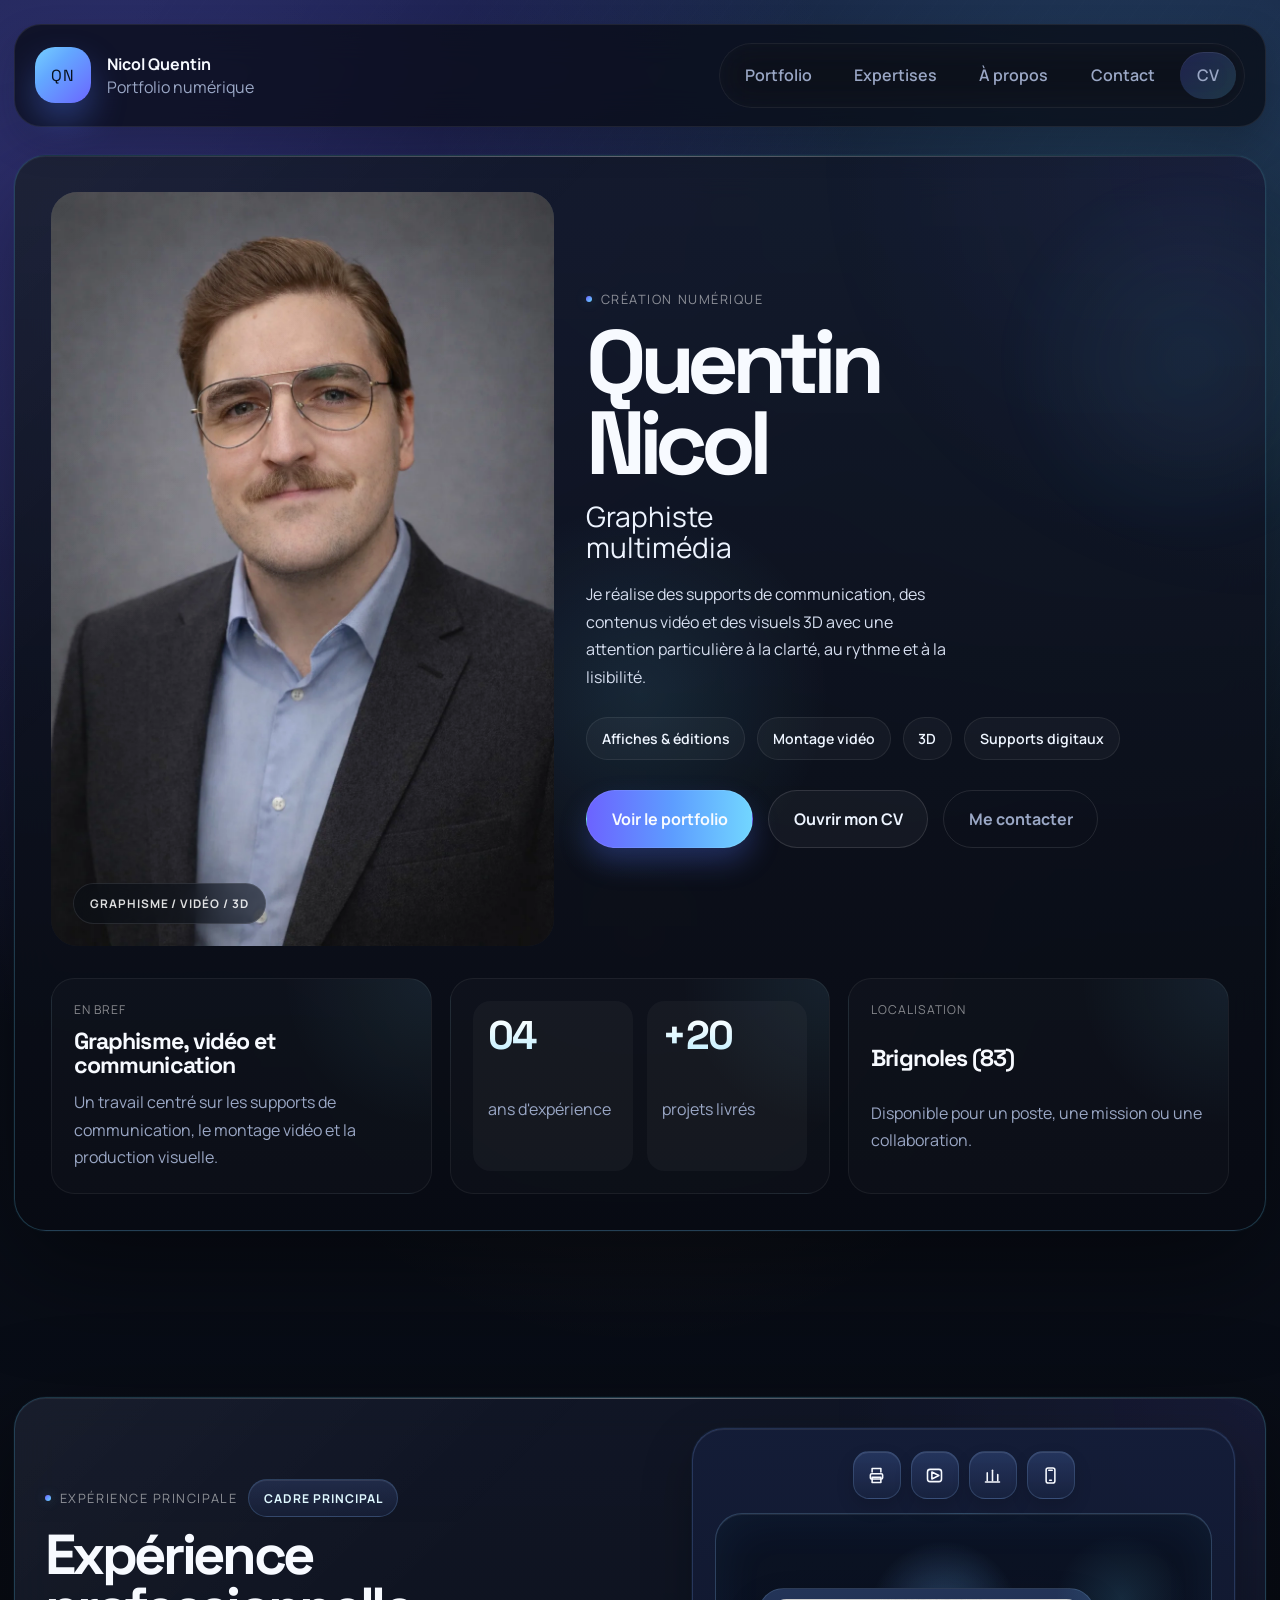
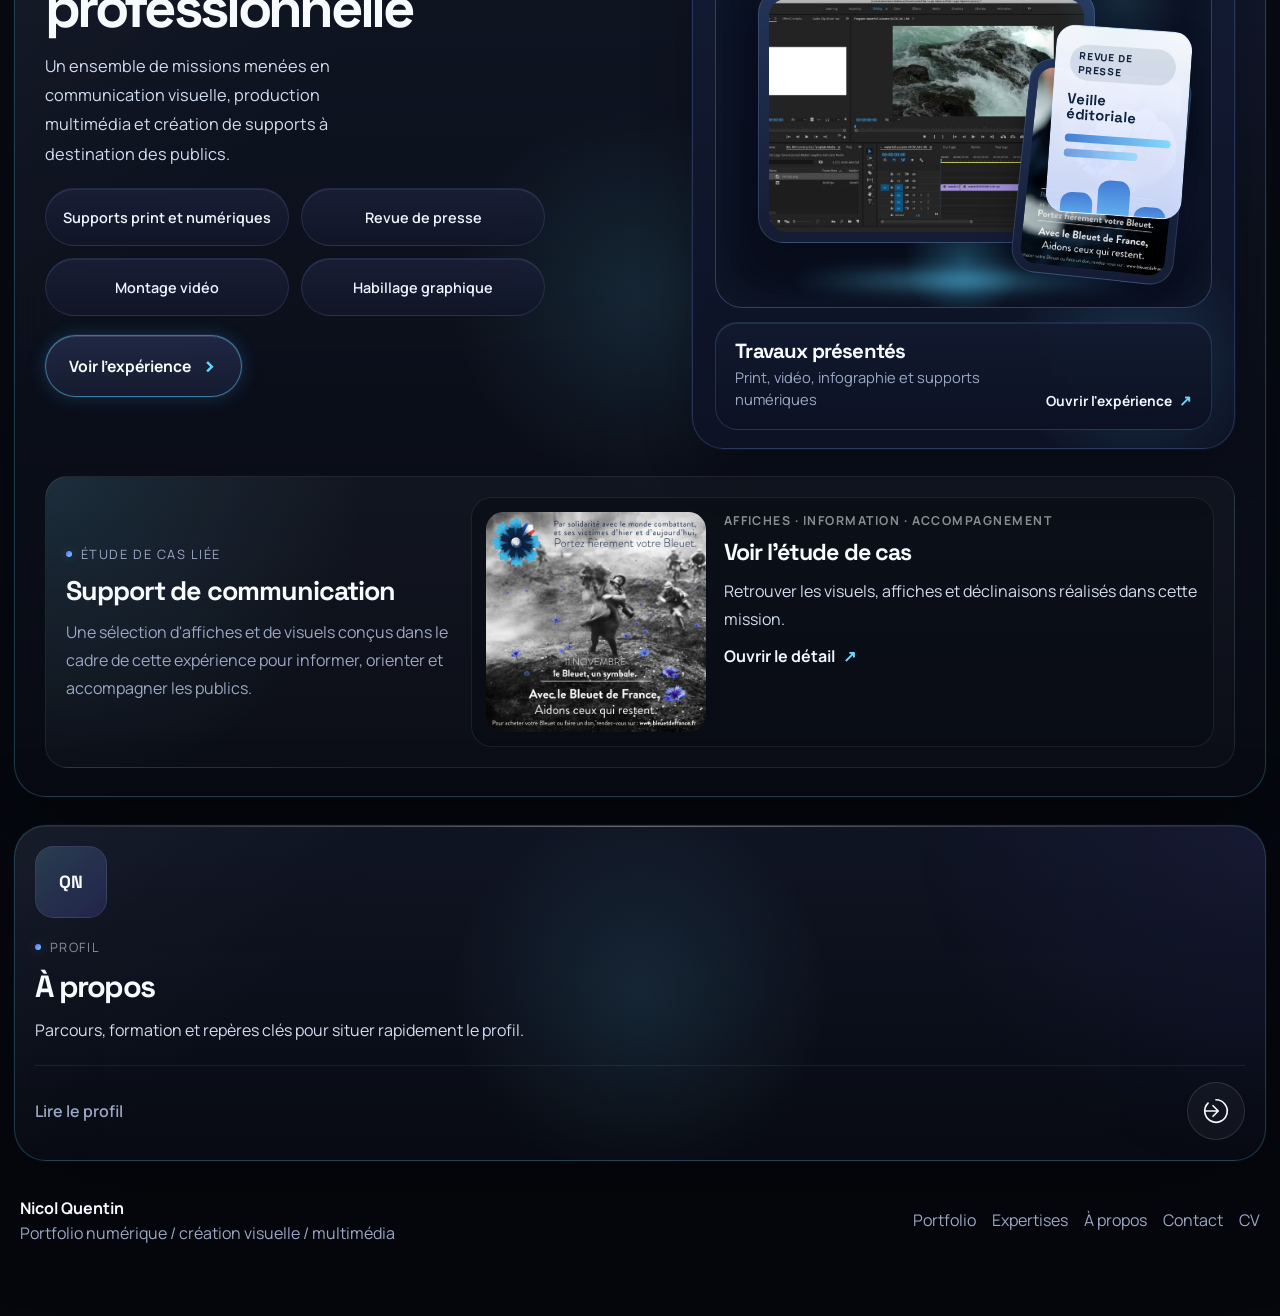
==== index.html @ 2f46de01 "Utilise plusieurs creations dans le carre experience" ====
<!DOCTYPE html>
<html lang="fr">
  <head>
    <meta charset="UTF-8" />
    <meta name="viewport" content="width=device-width, initial-scale=1.0" />
    <title>Quentin Nicol | Portfolio numérique</title>
    <meta
      name="description"
      content="Portfolio de Quentin Nicol, graphisme, vidéo, 3D et supports de communication."
    />
    <link rel="preconnect" href="https://fonts.googleapis.com" />
    <link rel="preconnect" href="https://fonts.gstatic.com" crossorigin />
    <link
      href="https://fonts.googleapis.com/css2?family=Manrope:wght@400;500;600;700;800&family=Space+Grotesk:wght@500;700&display=swap"
      rel="stylesheet"
    />
    <link rel="stylesheet" href="styles.css" />
    <link rel="stylesheet" href="shared-nav.css" />
  </head>
  <body data-page="home">
    <div class="page-shell">
      <header class="topbar reveal" data-mobile-nav>
        <div class="topbar__primary">
          <a class="brand" href="#accueil" aria-label="Retour à l'accueil">
            <span class="brand__mark">QN</span>
            <span class="brand__text">
              <strong>Nicol Quentin</strong>
              <span>Portfolio numérique</span>
            </span>
          </a>

          <button
            class="menu-toggle"
            type="button"
            aria-expanded="false"
            aria-controls="site-nav"
            aria-label="Ouvrir le menu"
            data-menu-toggle
          >
            <span class="menu-toggle__line"></span>
            <span class="menu-toggle__line"></span>
            <span class="menu-toggle__line"></span>
          </button>
        </div>

        <nav class="topnav" id="site-nav" aria-label="Navigation principale">
          <a href="#projets" data-nav-link data-nav-key="portfolio">Portfolio</a>
          <a href="expertises.html" data-nav-link data-nav-key="expertises">Expertises</a>
          <a href="certification.html" data-nav-link data-nav-key="about">À propos</a>
          <a href="contact.html" data-nav-link data-nav-key="contact">Contact</a>
          <a
            class="topnav__cta"
            href="docs/quentin-nicol-cv.pdf"
            data-nav-link
            data-nav-key="cv"
            target="_blank"
            rel="noreferrer"
          >
            CV
          </a>
        </nav>
      </header>

      <main class="home-layout" id="accueil">
        <section class="panel hero reveal" data-panel>
          <div class="hero__visual">
            <div class="hero__portrait-frame">
              <img src="assets/quentin-photo.webp" alt="Photo de Quentin Nicol" />
            </div>
            <span class="hero__status">Graphisme / vidéo / 3D</span>
          </div>

          <div class="hero__body">
            <p class="section-kicker">Création numérique</p>
            <h1>Quentin<br />Nicol</h1>
            <p class="hero__title">Graphiste multimédia</p>
            <p class="hero__summary">
              Je réalise des supports de communication, des contenus vidéo et
              des visuels 3D avec une attention particulière à la clarté, au
              rythme et à la lisibilité.
            </p>

            <div class="hero__chips" aria-label="Domaines d'expertise">
              <span>Affiches & éditions</span>
              <span>Montage vidéo</span>
              <span>3D</span>
              <span>Supports digitaux</span>
            </div>

            <div class="hero__actions">
              <a class="button button--primary" href="experience-professionnelle.html">
                Voir le portfolio
              </a>
              <a
                class="button button--secondary"
                href="docs/quentin-nicol-cv.pdf"
                target="_blank"
                rel="noreferrer"
              >
                Ouvrir mon CV
              </a>
              <a class="button button--ghost" href="contact.html">
                Me contacter
              </a>
            </div>
          </div>

          <aside class="hero__rail">
            <article class="rail-card">
              <p class="rail-card__label">En bref</p>
              <strong>Graphisme, vidéo et communication</strong>
              <span>
                Un travail centré sur les supports de communication, le montage
                vidéo et la production visuelle.
              </span>
            </article>

            <article class="rail-card rail-card--stats">
              <div>
                <strong>04</strong>
                <span>ans d'expérience</span>
              </div>
              <div>
                <strong>+20</strong>
                <span>projets livrés</span>
              </div>
            </article>

            <article class="rail-card">
              <p class="rail-card__label">Localisation</p>
              <strong>Brignoles (83)</strong>
              <span>
                Disponible pour un poste, une mission ou une collaboration.
              </span>
            </article>
          </aside>
        </section>

        <section class="section-head reveal" id="projets">
          <div>
            <p class="section-kicker">Portfolio</p>
            <h2>Expérience & réalisations</h2>
          </div>
          <p>
            Une lecture structurée du parcours, avec une expérience principale
            et une étude de cas directement rattachée.
          </p>
        </section>

        <section class="project-stage">
          <article class="panel project-spotlight reveal" data-panel>
            <div class="project-spotlight__copy">
              <div class="project-spotlight__header">
                <div class="project-spotlight__meta-row">
                  <p class="project-eyebrow">Expérience principale</p>
                  <span class="project-spotlight__badge">Cadre principal</span>
                </div>
                <h3>Expérience professionnelle</h3>
              </div>

              <p class="project-spotlight__lead">
                Un ensemble de missions menées en communication visuelle,
                production multimédia et création de supports à destination des
                publics.
              </p>

              <div class="project-spotlight__footer">
                <div class="project-pill-list" aria-label="Travaux menés">
                  <span>Supports print et numériques</span>
                  <span>Revue de presse</span>
                  <span>Montage vidéo</span>
                  <span>Habillage graphique</span>
                </div>

                <div class="project-spotlight__actions">
                  <a class="button button--primary project-spotlight__primary-cta" href="experience-professionnelle.html">
                    Voir l'expérience
                  </a>
                </div>
              </div>
            </div>

            <div class="project-spotlight__media">
              <a
                class="project-spotlight__visual-shell project-spotlight__visual-link"
                href="experience-professionnelle.html"
                aria-label="Ouvrir la page Expérience professionnelle"
              >
                <div class="project-spotlight__icon-row" aria-hidden="true">
                  <span class="project-spotlight__icon-chip">
                    <svg viewBox="0 0 24 24">
                      <path d="M7 8V4h10v4" />
                      <rect x="5" y="10" width="14" height="6" rx="1.5" />
                      <path d="M7 14h10v6H7z" />
                    </svg>
                  </span>
                  <span class="project-spotlight__icon-chip">
                    <svg viewBox="0 0 24 24">
                      <path d="M9 8l8 4-8 4z" />
                      <rect x="4" y="5" width="16" height="14" rx="3" />
                    </svg>
                  </span>
                  <span class="project-spotlight__icon-chip">
                    <svg viewBox="0 0 24 24">
                      <path d="M6 18V9" />
                      <path d="M12 18V6" />
                      <path d="M18 18V11" />
                      <path d="M4 19.5h16" />
                    </svg>
                  </span>
                  <span class="project-spotlight__icon-chip">
                    <svg viewBox="0 0 24 24">
                      <rect x="7" y="3.5" width="10" height="17" rx="2.3" />
                      <path d="M10 6h4" />
                      <path d="M11 17.5h2" />
                    </svg>
                  </span>
                </div>

                <div class="project-spotlight__scene">
                  <div class="project-spotlight__device project-spotlight__device--screen">
                    <img
                      src="assets/experience/video-premiere.webp"
                      alt=""
                      loading="lazy"
                      aria-hidden="true"
                    />
                  </div>

                  <div class="project-spotlight__device project-spotlight__device--poster">
                    <img
                      src="assets/experience/support-communication-02.webp"
                      alt=""
                      loading="lazy"
                      aria-hidden="true"
                    />
                  </div>

                  <div class="project-spotlight__device project-spotlight__device--sheet">
                    <span class="project-spotlight__sheet-head">Revue de presse</span>
                    <span class="project-spotlight__sheet-title">Veille éditoriale</span>
                    <span class="project-spotlight__sheet-line"></span>
                    <span class="project-spotlight__sheet-line project-spotlight__sheet-line--wide"></span>
                    <span class="project-spotlight__sheet-bars">
                      <i></i><i></i><i></i>
                    </span>
                  </div>

                </div>

                <div class="project-spotlight__visual-meta">
                  <div class="project-spotlight__visual-copy">
                    <strong>Travaux présentés</strong>
                    <span>Print, vidéo, infographie et supports numériques</span>
                  </div>
                  <span class="project-spotlight__visual-cta">
                    Ouvrir l'expérience
                    <span aria-hidden="true">↗</span>
                  </span>
                </div>
              </a>
            </div>

            <div class="project-related">
              <div class="project-related__intro">
                <p class="project-eyebrow">Étude de cas liée</p>
                <h4>Support de communication</h4>
                <p>
                  Une sélection d'affiches et de visuels conçus dans le cadre de
                  cette expérience pour informer, orienter et accompagner les publics.
                </p>
              </div>

              <a class="project-related__card" href="support-communication.html">
                <div class="project-related__media">
                  <img
                    src="assets/experience/support-communication-01.webp"
                    alt="Étude de cas support de communication"
                    loading="lazy"
                  />
                </div>
                <div class="project-related__body">
                  <span class="project-related__tag">
                    Affiches · information · accompagnement
                  </span>
                  <strong>Voir l'étude de cas</strong>
                  <p>
                    Retrouver les visuels, affiches et déclinaisons réalisés dans
                    cette mission.
                  </p>
                  <span class="project-related__link">
                    Ouvrir le détail
                    <span class="project-related__link-arrow" aria-hidden="true">↗</span>
                  </span>
                </div>
              </a>
            </div>
          </article>

          <div class="project-stack">
            <a
              class="panel project-card project-card--text reveal"
              href="certification.html"
              data-panel
            >
              <div class="project-card__symbol">QN</div>
              <div class="project-card__copy">
                <p class="project-eyebrow">Profil</p>
                <h3>À propos</h3>
                <p>
                  Parcours, formation et repères clés pour situer rapidement le profil.
                </p>
              </div>
              <div class="card-footer">
                <span>Lire le profil</span>
                <span class="arrow-chip" aria-hidden="true">
                  <svg viewBox="0 0 48 48">
                    <path d="M9 24h18m0 0-7-7m7 7-7 7" />
                    <path d="M24 9a15 15 0 1 1-10.6 4.4" />
                  </svg>
                </span>
              </div>
            </a>
          </div>
        </section>

      </main>

      <footer class="footer reveal">
        <div class="footer__brand">
          <strong>Nicol Quentin</strong>
          <span>Portfolio numérique / création visuelle / multimédia</span>
        </div>

        <nav class="footer__links" aria-label="Navigation footer">
          <a href="experience-professionnelle.html">Portfolio</a>
          <a href="expertises.html">Expertises</a>
          <a href="certification.html">À propos</a>
          <a href="contact.html">Contact</a>
          <a href="docs/quentin-nicol-cv.pdf" target="_blank" rel="noreferrer">CV</a>
        </nav>
      </footer>
    </div>

    <script src="script.js"></script>
  </body>
</html>
---- styles.css ----
:root {
  --bg: #05070d;
  --bg-2: #0c1220;
  --panel: rgba(12, 16, 28, 0.72);
  --panel-strong: rgba(14, 19, 32, 0.9);
  --line: rgba(104, 215, 255, 0.22);
  --line-strong: rgba(104, 215, 255, 0.42);
  --text: #f7faff;
  --muted: #9aa7c5;
  --accent: #67d7ff;
  --accent-2: #6c63ff;
  --accent-3: #ffb36a;
  --shadow: 0 36px 110px rgba(0, 0, 0, 0.48);
  --radius-xl: 2rem;
  --radius-lg: 1.5rem;
  --radius-md: 1.15rem;
}

* {
  box-sizing: border-box;
}

html {
  scroll-behavior: smooth;
}

#accueil,
#projets {
  scroll-margin-top: 132px;
}

body {
  margin: 0;
  min-height: 100vh;
  font-family: "Manrope", sans-serif;
  color: var(--text);
  background:
    radial-gradient(circle at 10% 10%, rgba(108, 99, 255, 0.35), transparent 26%),
    radial-gradient(circle at 88% 8%, rgba(103, 215, 255, 0.2), transparent 24%),
    radial-gradient(circle at 50% 32%, rgba(255, 179, 106, 0.07), transparent 20%),
    linear-gradient(180deg, #121937 0%, #0a0f1a 28%, #05070d 100%);
}

body.menu-open {
  overflow: hidden;
}

body::before {
  content: "";
  position: fixed;
  inset: 0;
  pointer-events: none;
  background:
    linear-gradient(120deg, rgba(255, 255, 255, 0.035), transparent 24%),
    repeating-linear-gradient(
      125deg,
      rgba(255, 255, 255, 0.008) 0,
      rgba(255, 255, 255, 0.008) 1px,
      transparent 1px,
      transparent 24px
    );
  mix-blend-mode: screen;
  opacity: 0.34;
}

body::after {
  content: "";
  position: fixed;
  right: -10vw;
  top: 16vh;
  width: 34vw;
  height: 34vw;
  border-radius: 999px;
  pointer-events: none;
  background: radial-gradient(circle, rgba(103, 215, 255, 0.16), transparent 64%);
  filter: blur(22px);
  opacity: 0.46;
}

a {
  color: inherit;
  text-decoration: none;
}

img {
  display: block;
  max-width: 100%;
}

.page-shell {
  width: min(1500px, calc(100% - 32px));
  margin: 0 auto;
  padding: 24px 0 72px;
}

.topbar,
.footer {
  display: flex;
  align-items: center;
  justify-content: space-between;
  gap: 1rem;
}

.topbar {
  position: sticky;
  top: 16px;
  z-index: 20;
  padding: 18px 20px;
  margin-bottom: 36px;
  border: 1px solid rgba(255, 255, 255, 0.08);
  border-radius: 1.7rem;
  background: rgba(8, 11, 19, 0.72);
  backdrop-filter: blur(18px);
  box-shadow: 0 16px 36px rgba(0, 0, 0, 0.2);
}

.topbar__primary {
  display: flex;
  align-items: center;
  gap: 1rem;
}

.brand {
  display: inline-flex;
  align-items: center;
  gap: 1rem;
  transition: opacity 220ms ease, transform 220ms ease;
}

.brand__mark {
  display: grid;
  place-items: center;
  width: 56px;
  height: 56px;
  border-radius: 20px;
  font-family: "Space Grotesk", sans-serif;
  font-size: 1rem;
  letter-spacing: 0.08em;
  color: #08111d;
  background: linear-gradient(135deg, #76d0ff 0%, #63a8ff 35%, #6b66ff 100%);
  box-shadow: 0 18px 34px rgba(80, 126, 255, 0.35);
}

.brand__text {
  display: flex;
  flex-direction: column;
  gap: 0.1rem;
  color: var(--muted);
}

.brand__text strong {
  color: var(--text);
  font-size: 1rem;
  font-weight: 700;
}

.topnav {
  display: inline-flex;
  align-items: center;
  gap: 0.55rem;
  padding: 0.5rem;
  border: 1px solid rgba(255, 255, 255, 0.06);
  border-radius: 999px;
  background: rgba(255, 255, 255, 0.02);
  backdrop-filter: blur(18px);
}

.topnav a {
  padding: 0.78rem 1.05rem;
  border-radius: 999px;
  color: var(--muted);
  font-weight: 600;
  transition: color 180ms ease, background-color 180ms ease, transform 180ms ease;
}

.topnav a:hover {
  color: var(--text);
  background: rgba(255, 255, 255, 0.06);
}

.topnav__cta {
  color: #f7fbff;
  background: linear-gradient(135deg, rgba(98, 99, 255, 0.22), rgba(103, 215, 255, 0.18));
  box-shadow: inset 0 1px 0 rgba(255, 255, 255, 0.08);
}

.menu-toggle {
  display: none;
  align-items: center;
  justify-content: center;
  width: 54px;
  height: 54px;
  padding: 0;
  border: 1px solid rgba(255, 255, 255, 0.08);
  border-radius: 1.15rem;
  background: rgba(255, 255, 255, 0.04);
  color: var(--text);
  cursor: pointer;
  transition: border-color 180ms ease, background-color 180ms ease, transform 180ms ease;
}

.menu-toggle:hover {
  border-color: rgba(103, 215, 255, 0.36);
  background: rgba(103, 215, 255, 0.08);
}

.menu-toggle:focus-visible {
  outline: 2px solid rgba(103, 215, 255, 0.72);
  outline-offset: 3px;
}

.menu-toggle__line {
  position: absolute;
  width: 20px;
  height: 2px;
  border-radius: 999px;
  background: currentColor;
  transition: transform 220ms ease, opacity 220ms ease;
}

.menu-toggle__line:nth-child(1) {
  transform: translateY(-6px);
}

.menu-toggle__line:nth-child(2) {
  transform: translateY(0);
}

.menu-toggle__line:nth-child(3) {
  transform: translateY(6px);
}

.topbar.is-nav-open .menu-toggle__line:nth-child(1) {
  transform: translateY(0) rotate(45deg);
}

.topbar.is-nav-open .menu-toggle__line:nth-child(2) {
  opacity: 0;
}

.topbar.is-nav-open .menu-toggle__line:nth-child(3) {
  transform: translateY(0) rotate(-45deg);
}

.home-layout {
  display: grid;
  gap: 36px;
}

.panel {
  position: relative;
  overflow: hidden;
  isolation: isolate;
  border: 1px solid var(--line);
  border-radius: var(--radius-xl);
  backdrop-filter: blur(20px);
  background:
    radial-gradient(
      420px circle at var(--glow-x, 50%) var(--glow-y, 50%),
      rgba(103, 215, 255, 0.11),
      transparent 45%
    ),
    linear-gradient(180deg, rgba(18, 24, 40, 0.86), rgba(8, 11, 19, 0.95));
  box-shadow:
    inset 0 1px 0 rgba(255, 255, 255, 0.05),
    0 0 0 1px rgba(103, 215, 255, 0.03),
    var(--shadow);
}

.panel::before {
  content: "";
  position: absolute;
  inset: 0 auto auto 0;
  width: 100%;
  height: 1px;
  pointer-events: none;
  background: linear-gradient(90deg, transparent, rgba(255, 255, 255, 0.42), transparent);
  opacity: 0.75;
}

.panel::after {
  content: "";
  position: absolute;
  inset: 0;
  pointer-events: none;
  background:
    linear-gradient(135deg, rgba(255, 255, 255, 0.06), transparent 28%),
    radial-gradient(circle at 100% 0, rgba(108, 99, 255, 0.12), transparent 28%);
  opacity: 0.62;
}

.section-kicker,
.project-eyebrow {
  display: inline-flex;
  align-items: center;
  gap: 0.55rem;
  margin: 0;
  text-transform: uppercase;
  letter-spacing: 0.12em;
  font-size: 0.8rem;
  color: rgba(255, 255, 255, 0.52);
}

.section-kicker::before,
.project-eyebrow::before {
  content: "";
  width: 0.38rem;
  height: 0.38rem;
  border-radius: 999px;
  background: linear-gradient(135deg, var(--accent-2), var(--accent));
  box-shadow: 0 0 12px rgba(103, 215, 255, 0.26);
}

.section-head {
  display: flex;
  align-items: end;
  justify-content: space-between;
  gap: 2.5rem;
  padding: 0 4px;
}

.section-head h2 {
  margin: 0.65rem 0 0;
  font-family: "Space Grotesk", sans-serif;
  font-size: clamp(2.5rem, 5vw, 4.8rem);
  line-height: 0.94;
  letter-spacing: -0.06em;
}

.section-head > p {
  margin: 0;
  max-width: 44ch;
  color: var(--muted);
  line-height: 1.75;
}

.hero,
.project-spotlight,
.project-card,
.expertise-lead,
.expertise-card,
.utility-card {
  transition: transform 220ms ease, border-color 220ms ease, box-shadow 220ms ease, background 220ms ease;
}

:is(.hero, .project-spotlight, .project-card, .expertise-lead, .expertise-card, .utility-card):hover {
  transform: translateY(-3px);
  border-color: var(--line-strong);
  box-shadow:
    inset 0 1px 0 rgba(255, 255, 255, 0.05),
    0 0 0 1px rgba(103, 215, 255, 0.08),
    0 28px 72px rgba(0, 0, 0, 0.42);
}

.hero {
  display: grid;
  grid-template-columns: minmax(260px, 0.9fr) minmax(0, 1.15fr) minmax(250px, 0.72fr);
  gap: 32px;
  min-height: 700px;
  padding: 36px;
}

.hero__visual {
  position: relative;
  display: flex;
  align-items: stretch;
}

.hero__portrait-frame {
  width: 100%;
  border-radius: calc(var(--radius-xl) - 0.35rem);
  overflow: hidden;
  background:
    radial-gradient(circle at top, rgba(255, 255, 255, 0.07), transparent 32%),
    linear-gradient(180deg, #30384a 0%, #161c28 100%);
}

.hero__portrait-frame img {
  width: 100%;
  height: 100%;
  object-fit: cover;
  object-position: center 18%;
  filter: saturate(1.04) contrast(1.02);
}

.hero__status {
  position: absolute;
  left: 22px;
  bottom: 22px;
  padding: 0.7rem 1rem;
  border: 1px solid rgba(255, 255, 255, 0.1);
  border-radius: 999px;
  background: rgba(10, 14, 24, 0.58);
  backdrop-filter: blur(14px);
  font-size: 0.74rem;
  font-weight: 700;
  letter-spacing: 0.08em;
  text-transform: uppercase;
  color: rgba(255, 255, 255, 0.86);
}

.hero__body {
  display: flex;
  flex-direction: column;
  justify-content: center;
  padding: 10px 0;
}

.hero h1 {
  margin: 14px 0 18px;
  font-family: "Space Grotesk", sans-serif;
  font-size: clamp(4rem, 7vw, 7rem);
  line-height: 0.9;
  letter-spacing: -0.08em;
}

.hero__title {
  margin: 0;
  max-width: 14ch;
  font-size: clamp(1.7rem, 2.2vw, 2.8rem);
  line-height: 1.08;
  color: #edf4ff;
}

.hero__summary {
  margin: 1.2rem 0 0;
  max-width: 36ch;
  color: #d6deef;
  font-size: 1rem;
  line-height: 1.72;
}

.hero__chips {
  display: flex;
  flex-wrap: wrap;
  gap: 0.75rem;
  margin-top: 26px;
}

.hero__chips span {
  padding: 0.68rem 0.92rem;
  border-radius: 999px;
  border: 1px solid rgba(255, 255, 255, 0.08);
  background: rgba(255, 255, 255, 0.035);
  color: #eef5ff;
  font-size: 0.88rem;
  font-weight: 600;
}

.hero__actions {
  display: flex;
  flex-wrap: wrap;
  gap: 0.9rem;
  margin-top: 30px;
}

.button {
  display: inline-flex;
  align-items: center;
  justify-content: center;
  min-height: 58px;
  padding: 0 1.55rem;
  border-radius: 999px;
  font-weight: 700;
  font-size: 1rem;
  transition:
    transform 180ms ease,
    box-shadow 180ms ease,
    border-color 180ms ease,
    background-color 180ms ease,
    color 180ms ease;
}

.button:hover {
  transform: translateY(-2px);
}

.button:focus-visible,
.topnav a:focus-visible {
  outline: 2px solid rgba(103, 215, 255, 0.72);
  outline-offset: 3px;
}

.button--primary {
  border: 1px solid rgba(255, 255, 255, 0.08);
  color: #f8fbff;
  background: linear-gradient(90deg, var(--accent-2), #5d9dff 52%, #72d6ff);
  box-shadow: 0 14px 28px rgba(82, 115, 255, 0.28);
}

.button--primary:hover {
  box-shadow: 0 18px 34px rgba(82, 115, 255, 0.34);
}

.button--secondary {
  border: 1px solid rgba(255, 255, 255, 0.12);
  background: rgba(255, 255, 255, 0.04);
  color: #edf4ff;
}

.button--secondary:hover,
.button--ghost:hover {
  border-color: rgba(103, 215, 255, 0.42);
  background: rgba(103, 215, 255, 0.08);
}

.button--ghost {
  border: 1px solid rgba(255, 255, 255, 0.1);
  background: transparent;
  color: var(--muted);
}

.hero__rail {
  display: grid;
  gap: 18px;
  align-content: start;
}

.rail-card {
  position: relative;
  z-index: 1;
  display: grid;
  gap: 0.75rem;
  padding: 22px;
  border-radius: calc(var(--radius-xl) - 0.55rem);
  border: 1px solid rgba(255, 255, 255, 0.06);
  background:
    radial-gradient(circle at top right, rgba(103, 215, 255, 0.08), transparent 34%),
    rgba(255, 255, 255, 0.02);
}

.rail-card__label {
  margin: 0;
  color: rgba(255, 255, 255, 0.5);
  text-transform: uppercase;
  letter-spacing: 0.08em;
  font-size: 0.76rem;
}

.rail-card strong {
  font-family: "Space Grotesk", sans-serif;
  font-size: 1.45rem;
  line-height: 1.02;
  letter-spacing: -0.04em;
}

.rail-card span {
  color: var(--muted);
  line-height: 1.7;
}

.rail-card--stats {
  grid-template-columns: repeat(2, minmax(0, 1fr));
  gap: 14px;
}

.rail-card--stats div {
  display: grid;
  gap: 0.4rem;
  padding: 0.95rem;
  border-radius: 1.1rem;
  background: rgba(255, 255, 255, 0.03);
}

.rail-card--stats strong {
  font-size: 2.5rem;
  background: linear-gradient(180deg, #ffffff, #8ce1ff);
  -webkit-background-clip: text;
  color: transparent;
}

.project-stage {
  display: grid;
  grid-template-columns: minmax(0, 1.72fr) minmax(260px, 0.62fr);
  gap: 28px;
  align-items: start;
}

.project-spotlight {
  display: grid;
  grid-template-columns: minmax(0, 1.06fr) minmax(380px, 0.94fr);
  grid-template-areas:
    "copy media"
    "related related";
  column-gap: 34px;
  row-gap: 28px;
  padding: 30px 30px 28px;
  align-items: center;
}

.project-spotlight__copy,
.project-card__copy {
  position: relative;
  z-index: 1;
  display: grid;
  gap: 0.95rem;
  align-content: start;
}

.project-spotlight__copy {
  grid-area: copy;
  min-width: 0;
  z-index: 3;
  align-self: center;
  gap: 1.05rem;
  max-width: 620px;
  padding-right: 0;
}

.project-spotlight__media {
  grid-area: media;
  min-width: 0;
  align-self: start;
  z-index: 1;
  width: 100%;
  max-width: 560px;
  justify-self: end;
}

.project-spotlight__header {
  display: grid;
  gap: 0.65rem;
}

.project-spotlight__meta-row {
  display: flex;
  flex-wrap: wrap;
  align-items: center;
  gap: 0.7rem;
}

.project-spotlight__badge {
  display: inline-flex;
  align-items: center;
  justify-content: center;
  min-height: 38px;
  padding: 0.52rem 0.92rem;
  border-radius: 999px;
  border: 1px solid rgba(130, 188, 255, 0.2);
  background: linear-gradient(180deg, rgba(44, 58, 96, 0.6), rgba(26, 36, 63, 0.62));
  color: #dff8ff;
  box-shadow: inset 0 1px 0 rgba(255, 255, 255, 0.08);
  font-size: 0.76rem;
  font-weight: 700;
  letter-spacing: 0.08em;
  text-transform: uppercase;
  white-space: nowrap;
}

.project-spotlight__copy h3,
.project-card__copy h3,
.expertise-lead h3,
.expertise-card h3,
.utility-card h3 {
  margin: 0;
  font-family: "Space Grotesk", sans-serif;
  font-size: clamp(2rem, 3vw, 3.6rem);
  line-height: 0.95;
  letter-spacing: -0.05em;
}

.project-spotlight__copy h3 {
  font-size: clamp(2.75rem, 4.4vw, 4.7rem);
  max-width: 8.4ch;
  line-height: 0.95;
  letter-spacing: -0.065em;
}

.project-spotlight__copy > p:last-of-type,
.project-card__copy p:last-of-type,
.expertise-lead > p:last-of-type,
.expertise-card > p:last-of-type,
.utility-card > p:last-of-type {
  margin: 0;
  color: #d2dcef;
  line-height: 1.8;
}

.project-spotlight__lead {
  margin: 0;
  max-width: 31ch;
  color: #e9f2ff;
  font-size: 1.02rem;
  line-height: 1.8;
}

.project-spotlight__footer {
  display: grid;
  gap: 1.15rem;
  margin-top: 0.15rem;
}

.project-pill-list {
  display: grid;
  grid-template-columns: repeat(2, minmax(0, 1fr));
  gap: 0.75rem 0.8rem;
  width: min(100%, 500px);
  max-width: 100%;
}

.project-pill-list span {
  display: inline-flex;
  align-items: center;
  justify-content: center;
  min-height: 58px;
  padding: 0.7rem 0.95rem;
  border-radius: 999px;
  border: 1px solid rgba(126, 158, 223, 0.16);
  background: linear-gradient(180deg, rgba(25, 31, 55, 0.92), rgba(17, 22, 41, 0.9));
  box-shadow: inset 0 1px 0 rgba(255, 255, 255, 0.07);
  color: #edf4ff;
  font-size: 0.9rem;
  font-weight: 600;
  text-align: center;
  white-space: normal;
}

.project-spotlight__actions {
  display: flex;
  flex-wrap: wrap;
  gap: 0.75rem;
  padding-top: 0;
}

.project-spotlight__primary-cta {
  min-height: 62px;
  padding: 0 1.45rem;
  font-size: 0.98rem;
  border-radius: 999px;
  background:
    linear-gradient(180deg, rgba(31, 39, 67, 0.96), rgba(21, 27, 46, 0.96)),
    linear-gradient(90deg, rgba(103, 215, 255, 0.3), rgba(108, 99, 255, 0.28));
  border: 1px solid rgba(96, 209, 255, 0.5);
  box-shadow:
    inset 0 1px 0 rgba(255, 255, 255, 0.12),
    0 0 0 1px rgba(89, 177, 255, 0.08),
    0 0 18px rgba(61, 170, 255, 0.22);
  white-space: nowrap;
}

.project-spotlight__primary-cta::after {
  content: "›";
  margin-left: 0.7rem;
  color: var(--accent);
  font-size: 1.45rem;
  line-height: 1;
}

.project-list {
  margin: 0;
  padding-left: 1.1rem;
  color: var(--muted);
  line-height: 1.8;
}

.project-list li + li {
  margin-top: 0.2rem;
}

.project-list li::marker {
  color: rgba(103, 215, 255, 0.76);
}

.project-spotlight__media {
  position: relative;
}

.project-spotlight__visual-shell {
  position: relative;
  display: grid;
  grid-template-columns: 1fr;
  grid-template-rows: auto minmax(380px, auto) auto;
  gap: 14px;
  align-items: stretch;
  min-height: auto;
  overflow: hidden;
  isolation: isolate;
  width: 100%;
  padding: 22px 22px 18px;
  border-radius: 2rem;
  border: 1px solid rgba(126, 171, 255, 0.2);
  background:
    radial-gradient(circle at 62% 36%, rgba(106, 178, 255, 0.2), transparent 24%),
    radial-gradient(circle at 82% 86%, rgba(74, 209, 255, 0.16), transparent 18%),
    linear-gradient(180deg, rgba(20, 29, 56, 0.98), rgba(13, 18, 37, 0.98));
  box-shadow:
    inset 0 1px 0 rgba(255, 255, 255, 0.08),
    0 0 0 1px rgba(91, 166, 255, 0.06),
    0 18px 52px rgba(0, 0, 0, 0.24);
  contain: layout paint;
  text-decoration: none;
  color: inherit;
  transition:
    transform 180ms ease,
    border-color 180ms ease,
    background-color 180ms ease,
    box-shadow 180ms ease;
  cursor: pointer;
}

.project-spotlight__icon-row {
  display: inline-flex;
  justify-content: center;
  gap: 10px;
  position: relative;
  z-index: 2;
}

.project-spotlight__icon-chip {
  width: 48px;
  height: 48px;
  display: inline-grid;
  place-items: center;
  border-radius: 1rem;
  border: 1px solid rgba(150, 197, 255, 0.18);
  background: linear-gradient(180deg, rgba(38, 55, 96, 0.92), rgba(24, 34, 63, 0.96));
  box-shadow:
    inset 0 1px 0 rgba(255, 255, 255, 0.1),
    0 8px 18px rgba(0, 0, 0, 0.14);
}

.project-spotlight__icon-chip svg {
  width: 21px;
  height: 21px;
  fill: none;
  stroke: #f5fbff;
  stroke-width: 1.8;
  stroke-linecap: round;
  stroke-linejoin: round;
}

.project-spotlight__icon-chip svg * {
  fill: none;
  stroke: currentColor;
}

.project-spotlight__scene {
  position: relative;
  min-height: 395px;
  overflow: hidden;
  border-radius: 1.7rem;
  border: 1px solid rgba(137, 195, 255, 0.28);
  background:
    radial-gradient(circle at 46% 26%, rgba(110, 184, 255, 0.32), transparent 19%),
    radial-gradient(circle at 50% 88%, rgba(74, 209, 255, 0.34), transparent 14%),
    radial-gradient(circle at 80% 74%, rgba(97, 104, 255, 0.18), transparent 20%),
    linear-gradient(180deg, rgba(11, 18, 35, 0.96), rgba(10, 15, 29, 0.98));
  box-shadow:
    inset 0 1px 0 rgba(255, 255, 255, 0.08),
    inset 0 0 50px rgba(94, 170, 255, 0.08);
}

.project-spotlight__scene::before,
.project-spotlight__scene::after {
  content: "";
  position: absolute;
  pointer-events: none;
  border-radius: 999px;
}

.project-spotlight__scene::before {
  inset: auto 34px 18px 34px;
  height: 18px;
  background: radial-gradient(circle, rgba(93, 208, 255, 0.6), rgba(93, 208, 255, 0.06) 70%, transparent 80%);
  filter: blur(8px);
}

.project-spotlight__scene::after {
  right: 24px;
  top: 20px;
  width: 132px;
  height: 132px;
  background: radial-gradient(circle, rgba(103, 215, 255, 0.12), transparent 70%);
}

.project-spotlight__device {
  position: relative;
  overflow: hidden;
  border-radius: 1.35rem;
  border: 1px solid rgba(165, 214, 255, 0.16);
  box-shadow: 0 18px 34px rgba(2, 7, 18, 0.32);
}

.project-spotlight__device img {
  width: 100%;
  height: 100%;
  object-fit: cover;
  display: block;
}

.project-spotlight__device--screen {
  position: absolute;
  left: 42px;
  top: 74px;
  width: 68%;
  aspect-ratio: 1.32;
  padding: 10px;
  border-radius: 1.6rem;
  background: linear-gradient(180deg, #233458, #151c34);
}

.project-spotlight__device--screen img {
  border-radius: 1.1rem;
}

.project-spotlight__device--poster {
  position: absolute;
  right: 28px;
  bottom: 28px;
  width: 33%;
  aspect-ratio: 0.76;
  padding: 8px;
  border-radius: 1.5rem;
  background: linear-gradient(180deg, #24365d, #151d35);
  transform: rotate(6deg);
}

.project-spotlight__device--poster img {
  border-radius: 1rem;
}

.project-spotlight__device--sheet {
  position: absolute;
  right: 24px;
  top: 114px;
  width: 27%;
  min-width: 136px;
  height: 188px;
  padding: 16px 14px;
  border-radius: 1.2rem;
  background: linear-gradient(180deg, rgba(250, 252, 255, 0.98), rgba(206, 219, 255, 0.96));
  color: #10233f;
  transform: rotate(4deg);
  box-shadow: 0 16px 32px rgba(7, 13, 28, 0.28);
}

.project-spotlight__sheet-head {
  display: inline-flex;
  align-items: center;
  width: fit-content;
  padding: 0.25rem 0.55rem;
  border-radius: 999px;
  background: rgba(27, 57, 103, 0.12);
  font-size: 0.62rem;
  font-weight: 800;
  text-transform: uppercase;
  letter-spacing: 0.08em;
}

.project-spotlight__sheet-title {
  display: block;
  margin-top: 0.75rem;
  font-family: "Space Grotesk", sans-serif;
  font-size: 0.92rem;
  font-weight: 700;
  line-height: 1.05;
}

.project-spotlight__sheet-line {
  display: block;
  height: 8px;
  margin-top: 0.7rem;
  border-radius: 999px;
  background: linear-gradient(90deg, rgba(47, 111, 207, 0.88), rgba(91, 211, 255, 0.68));
}

.project-spotlight__sheet-line--wide {
  width: 70%;
  margin-top: 0.45rem;
  opacity: 0.7;
}

.project-spotlight__sheet-bars {
  display: flex;
  align-items: end;
  gap: 0.35rem;
  margin-top: 0.95rem;
  min-height: 62px;
}

.project-spotlight__sheet-bars i {
  display: block;
  flex: 1 1 0;
  border-radius: 0.7rem 0.7rem 0.2rem 0.2rem;
  background: linear-gradient(180deg, rgba(39, 105, 205, 0.84), rgba(83, 203, 255, 0.7));
}

.project-spotlight__sheet-bars i:nth-child(1) {
  height: 42px;
}

.project-spotlight__sheet-bars i:nth-child(2) {
  height: 56px;
}

.project-spotlight__sheet-bars i:nth-child(3) {
  height: 32px;
}

.project-spotlight__visual-frame {
  position: relative;
  overflow: hidden;
  min-height: 0;
}

.project-spotlight__visual-meta {
  position: relative;
  max-width: none;
  min-height: 0;
  display: grid;
  grid-template-columns: minmax(0, 1fr) auto;
  align-items: end;
  gap: 0.8rem 1rem;
  padding: 1.15rem 1.2rem;
  border: 1px solid rgba(136, 182, 255, 0.18);
  border-radius: 1.4rem;
  background: linear-gradient(180deg, rgba(18, 26, 48, 0.96), rgba(12, 18, 35, 0.98));
  backdrop-filter: blur(14px);
  box-shadow: inset 0 1px 0 rgba(255, 255, 255, 0.08);
}

.project-spotlight__visual-copy {
  display: grid;
  gap: 0.3rem;
  min-width: 0;
}

.project-spotlight__visual-copy strong {
  display: block;
  font-family: "Space Grotesk", sans-serif;
  font-size: 1.28rem;
  line-height: 0.98;
  letter-spacing: -0.04em;
}

.project-spotlight__visual-copy span {
  color: var(--muted);
  font-size: 0.92rem;
  line-height: 1.5;
}

.project-spotlight__visual-cta {
  display: inline-flex;
  align-items: center;
  gap: 0.4rem;
  width: fit-content;
  margin-top: 0;
  color: #eef7ff;
  font-size: 0.86rem;
  font-weight: 700;
  letter-spacing: 0.01em;
  white-space: nowrap;
}

.project-spotlight__visual-cta span {
  color: var(--accent);
  font-size: 0.95rem;
  line-height: 1;
}

.project-spotlight__visual-link:hover {
  transform: translateY(-2px);
  border-color: rgba(103, 215, 255, 0.34);
  background:
    radial-gradient(circle at top left, rgba(103, 215, 255, 0.18), transparent 26%),
    linear-gradient(160deg, rgba(255, 255, 255, 0.04), rgba(255, 255, 255, 0.018));
  box-shadow: 0 18px 34px rgba(0, 0, 0, 0.22);
}

.project-spotlight__visual-link:hover .project-spotlight__visual-meta {
  border-color: rgba(103, 215, 255, 0.28);
  background: rgba(10, 15, 26, 0.92);
}

.project-spotlight__visual-link:hover .project-spotlight__visual-cta,
.project-spotlight__visual-link:focus-visible .project-spotlight__visual-cta {
  color: #ffffff;
}

.project-spotlight__visual-link:focus-visible {
  outline: 2px solid rgba(103, 215, 255, 0.72);
  outline-offset: 3px;
}

.project-related {
  grid-area: related;
  display: grid;
  grid-template-columns: minmax(220px, 0.52fr) minmax(0, 1fr);
  gap: 18px;
  align-items: stretch;
  padding: 20px;
  border-radius: calc(var(--radius-lg) - 0.1rem);
  border: 1px solid rgba(255, 255, 255, 0.08);
  background:
    radial-gradient(circle at top left, rgba(103, 215, 255, 0.12), transparent 26%),
    linear-gradient(180deg, rgba(255, 255, 255, 0.035), rgba(255, 255, 255, 0.02));
}

.project-related__intro {
  display: grid;
  gap: 0.8rem;
  align-content: center;
}

.project-related__intro h4 {
  margin: 0;
  font-family: "Space Grotesk", sans-serif;
  font-size: clamp(1.5rem, 2.1vw, 2.1rem);
  line-height: 0.98;
  letter-spacing: -0.04em;
}

.project-related__intro p {
  margin: 0;
  color: var(--muted);
  line-height: 1.75;
}

.project-related__card {
  display: grid;
  grid-template-columns: minmax(160px, 220px) minmax(0, 1fr);
  gap: 18px;
  min-height: 100%;
  padding: 14px;
  border-radius: 1.3rem;
  border: 1px solid rgba(255, 255, 255, 0.08);
  background: rgba(7, 11, 19, 0.5);
  color: inherit;
  text-decoration: none;
  transition:
    transform 220ms ease,
    border-color 220ms ease,
    background-color 220ms ease,
    box-shadow 220ms ease;
}

.project-related__card:hover {
  transform: translateY(-2px);
  border-color: rgba(103, 215, 255, 0.3);
  background: rgba(9, 14, 24, 0.72);
  box-shadow: 0 18px 40px rgba(0, 0, 0, 0.24);
}

.project-related__media {
  position: relative;
  overflow: hidden;
  min-height: 190px;
  border-radius: 1.1rem;
  background: rgba(255, 255, 255, 0.03);
}

.project-related__media img {
  width: 100%;
  height: 100%;
  object-fit: cover;
  transition: transform 360ms ease, filter 360ms ease;
}

.project-related__card:hover .project-related__media img {
  transform: scale(1.03);
  filter: saturate(1.03) contrast(1.02);
}

.project-related__body {
  display: grid;
  gap: 0.75rem;
  align-content: start;
}

.project-related__tag {
  color: rgba(255, 255, 255, 0.52);
  font-size: 0.77rem;
  font-weight: 700;
  letter-spacing: 0.12em;
  text-transform: uppercase;
}

.project-related__body strong {
  font-family: "Space Grotesk", sans-serif;
  font-size: 1.45rem;
  line-height: 1;
  letter-spacing: -0.04em;
}

.project-related__body p {
  margin: 0;
  color: #d2dcef;
  line-height: 1.75;
}

.project-related__link {
  margin-top: auto;
  display: inline-flex;
  align-items: center;
  gap: 0.5rem;
  color: #f0f6ff;
  font-weight: 700;
}

.project-related__link-arrow {
  color: var(--accent);
}

.project-stack {
  display: grid;
  gap: 24px;
  align-content: start;
}

.project-card {
  display: grid;
  gap: 20px;
  min-height: 278px;
  padding: 20px;
}

.project-card__media {
  position: relative;
  overflow: hidden;
  border-radius: calc(var(--radius-lg) - 0.2rem);
  background: rgba(255, 255, 255, 0.03);
  aspect-ratio: 1.28;
}

.project-card__media::after {
  content: "";
  position: absolute;
  inset: 0;
  background: linear-gradient(180deg, transparent 42%, rgba(5, 8, 15, 0.52) 100%);
  opacity: 0.54;
  transition: opacity 320ms ease;
}

.project-card__media img {
  width: 100%;
  height: 100%;
  object-fit: cover;
  transition: transform 420ms ease, filter 420ms ease;
}

.project-card:hover .project-card__media img,
.project-spotlight:hover .project-spotlight__visual-frame img {
  transform: scale(1.025);
  filter: saturate(1.03) contrast(1.02);
}

.project-card:hover .project-card__media::after {
  opacity: 0.7;
}

.project-spotlight:hover .project-spotlight__visual-frame {
  box-shadow: 0 18px 44px rgba(0, 0, 0, 0.32);
}

.project-card--text {
  align-content: start;
  min-height: 100%;
}

.project-card--text .project-card__copy h3 {
  font-size: clamp(1.8rem, 2.4vw, 2.6rem);
}

.project-card__symbol {
  display: inline-grid;
  place-items: center;
  width: 72px;
  height: 72px;
  border-radius: 1.15rem;
  background: linear-gradient(135deg, rgba(122, 217, 255, 0.18), rgba(108, 99, 255, 0.18));
  border: 1px solid rgba(255, 255, 255, 0.08);
  font-family: "Space Grotesk", sans-serif;
  font-size: 1.1rem;
  font-weight: 700;
}

.card-footer {
  margin-top: auto;
  display: flex;
  align-items: center;
  justify-content: space-between;
  gap: 1rem;
  padding-top: 16px;
  border-top: 1px solid rgba(255, 255, 255, 0.07);
  color: #eef5ff;
}

.card-footer span:first-child {
  color: var(--muted);
  font-weight: 600;
}

.arrow-chip {
  width: 58px;
  height: 58px;
  display: inline-grid;
  place-items: center;
  border-radius: 999px;
  border: 1px solid rgba(255, 255, 255, 0.12);
  color: #f8faff;
  background: rgba(255, 255, 255, 0.04);
  transition: transform 220ms ease, border-color 220ms ease, background-color 220ms ease;
}

.arrow-chip svg {
  width: 36px;
  height: 36px;
  fill: none;
  stroke: currentColor;
  stroke-width: 2.25;
  stroke-linecap: round;
  stroke-linejoin: round;
}

:is(.project-spotlight, .project-card, .expertise-lead, .utility-card):hover .arrow-chip {
  transform: translateX(2px);
  border-color: rgba(103, 215, 255, 0.4);
  background: rgba(103, 215, 255, 0.08);
}

.expertise-stage {
  display: grid;
  grid-template-columns: minmax(0, 1.15fr) repeat(3, minmax(0, 0.76fr));
  gap: 20px;
}

.expertise-lead {
  width: 100%;
  appearance: none;
  text-align: left;
  font: inherit;
  color: inherit;
  cursor: pointer;
  display: grid;
  gap: 1rem;
  padding: 28px;
}

.expertise-lead:focus-visible {
  outline: 2px solid var(--accent);
  outline-offset: 4px;
}

.expertise-lead[aria-expanded="true"] .arrow-chip {
  transform: rotate(90deg);
}

.expertise-lead__cluster {
  display: inline-flex;
  gap: 0.7rem;
}

.expertise-lead__cluster span {
  display: grid;
  place-items: center;
  width: 54px;
  height: 54px;
  border-radius: 1rem;
  border: 1px solid rgba(255, 255, 255, 0.08);
  background: rgba(255, 255, 255, 0.04);
  font-family: "Space Grotesk", sans-serif;
  font-size: 0.92rem;
  font-weight: 700;
}

.expertise-card {
  display: grid;
  gap: 0.95rem;
  min-height: 270px;
  padding: 26px;
}

.competence-panel {
  scroll-margin-top: 120px;
  max-height: 0;
  padding: 0;
  opacity: 0;
  overflow: hidden;
  transform: translateY(24px);
  pointer-events: none;
  transition:
    max-height 760ms cubic-bezier(0.2, 0.9, 0.2, 1),
    opacity 340ms ease,
    transform 340ms ease,
    padding 340ms ease,
    border-color 340ms ease;
}

.competence-panel.is-open {
  max-height: 1400px;
  padding: 34px;
  opacity: 1;
  transform: translateY(0);
  pointer-events: auto;
  border-color: rgba(104, 215, 255, 0.32);
}

.competence-panel__header {
  max-width: 680px;
  margin-bottom: 28px;
}

.competence-panel__header h2 {
  margin: 0.7rem 0 0;
  font-family: "Space Grotesk", sans-serif;
  font-size: clamp(3rem, 6vw, 5.6rem);
  line-height: 0.94;
  letter-spacing: -0.06em;
}

.competence-panel__header p:last-child {
  margin: 1rem 0 0;
  color: var(--muted);
  line-height: 1.72;
}

.competence-grid {
  display: grid;
  grid-template-columns: repeat(4, minmax(0, 1fr));
  gap: 18px;
}

.competence-card {
  display: flex;
  flex-direction: column;
  gap: 1rem;
  min-height: 280px;
  padding: 24px;
  border-radius: calc(var(--radius-xl) - 0.55rem);
  border: 1px solid rgba(255, 255, 255, 0.06);
  background:
    radial-gradient(circle at top right, rgba(103, 215, 255, 0.08), transparent 34%),
    linear-gradient(180deg, rgba(255, 255, 255, 0.03), rgba(255, 255, 255, 0.015));
  box-shadow: inset 0 1px 0 rgba(255, 255, 255, 0.04);
}

.competence-card--accent {
  background:
    radial-gradient(circle at top right, rgba(108, 99, 255, 0.2), transparent 36%),
    linear-gradient(180deg, rgba(255, 255, 255, 0.03), rgba(255, 255, 255, 0.015));
}

.competence-card__icon {
  display: inline-flex;
  align-items: center;
  justify-content: center;
  width: fit-content;
  min-width: 72px;
  min-height: 38px;
  padding: 0 0.95rem;
  border-radius: 999px;
  border: 1px solid rgba(255, 255, 255, 0.08);
  background: rgba(255, 255, 255, 0.04);
  color: #f0f6ff;
  font-family: "Space Grotesk", sans-serif;
  font-size: 0.82rem;
  letter-spacing: 0.08em;
  text-transform: uppercase;
}

.competence-card h3 {
  margin: 0;
  font-family: "Space Grotesk", sans-serif;
  font-size: 1.8rem;
  line-height: 1.05;
  letter-spacing: -0.04em;
}

.competence-card p {
  margin: 0;
  color: #ccd7ec;
  line-height: 1.75;
}

.skill-tags {
  display: flex;
  flex-wrap: wrap;
  gap: 0.65rem;
  margin-top: auto;
}

.skill-tags span {
  padding: 0.58rem 0.8rem;
  border-radius: 999px;
  background: rgba(255, 255, 255, 0.04);
  border: 1px solid rgba(255, 255, 255, 0.07);
  color: #eff6ff;
  font-size: 0.84rem;
  font-weight: 600;
}

.utility-stage {
  display: grid;
  grid-template-columns: minmax(260px, 0.84fr) minmax(0, 1.18fr) minmax(260px, 0.9fr);
  gap: 20px;
}

.utility-card {
  display: grid;
  gap: 1rem;
  min-height: 308px;
  padding: 30px;
}

.utility-card--resume {
  align-content: start;
}

.utility-card--contact {
  background:
    radial-gradient(circle at top right, rgba(103, 215, 255, 0.11), transparent 34%),
    linear-gradient(180deg, rgba(19, 25, 43, 0.92), rgba(8, 11, 19, 0.96));
}

.utility-card__contact-list {
  display: grid;
  grid-template-columns: repeat(2, minmax(0, 1fr));
  gap: 0.8rem 1rem;
  margin-bottom: 0.35rem;
  padding-bottom: 1rem;
  border-bottom: 1px solid rgba(255, 255, 255, 0.07);
}

.utility-card__contact-list span {
  display: inline-flex;
  align-items: center;
  gap: 0.55rem;
  color: #eff5ff;
  font-weight: 600;
}

.utility-card__contact-list span::before {
  content: "";
  width: 0.42rem;
  height: 0.42rem;
  border-radius: 999px;
  background: linear-gradient(135deg, var(--accent-2), var(--accent));
  flex: none;
}

.utility-card--metrics {
  grid-template-rows: repeat(2, minmax(0, 1fr));
  gap: 16px;
}

.metric-block {
  display: grid;
  align-content: end;
  gap: 0.45rem;
  padding: 18px;
  border-radius: calc(var(--radius-xl) - 0.7rem);
  border: 1px solid rgba(255, 255, 255, 0.05);
  background:
    radial-gradient(circle at top right, rgba(103, 215, 255, 0.08), transparent 34%),
    rgba(255, 255, 255, 0.02);
}

.metric-block__value {
  font-family: "Space Grotesk", sans-serif;
  font-size: clamp(2.8rem, 4vw, 4.5rem);
  line-height: 0.9;
  background: linear-gradient(180deg, #ffffff, #8ce1ff);
  -webkit-background-clip: text;
  color: transparent;
}

.metric-block__label {
  color: var(--muted);
  text-transform: uppercase;
  letter-spacing: 0.18em;
  font-size: 0.9rem;
}

.metric-block p {
  margin: 0;
  color: #d1dbef;
  line-height: 1.7;
}

.footer {
  margin-top: 36px;
  padding: 0 6px;
}

.footer__brand {
  display: grid;
  gap: 0.2rem;
  color: var(--muted);
}

.footer__brand strong {
  color: var(--text);
}

.footer__links {
  display: inline-flex;
  flex-wrap: wrap;
  gap: 1rem;
}

.footer__links a {
  color: var(--muted);
}

.footer__links a:hover {
  color: var(--text);
}

.reveal {
  opacity: 0;
  transform: translateY(32px);
  transition:
    opacity 600ms ease,
    transform 600ms ease;
  transition-delay: var(--delay, 0ms);
}

.reveal.is-visible {
  opacity: 1;
  transform: translateY(0);
}

@media (max-width: 1380px) {
  .page-shell {
    width: min(100% - 28px, 1260px);
  }

  .hero {
    grid-template-columns: minmax(220px, 0.86fr) minmax(0, 1.1fr);
  }

  .hero__rail {
    grid-column: 1 / -1;
    grid-template-columns: repeat(3, minmax(0, 1fr));
  }

  .project-stage {
    grid-template-columns: 1fr;
  }

  .project-stack {
    grid-template-columns: 1fr;
  }

  .expertise-stage {
    grid-template-columns: repeat(2, minmax(0, 1fr));
  }

  .expertise-lead {
    min-height: 320px;
  }

  .utility-stage {
    grid-template-columns: repeat(2, minmax(0, 1fr));
  }

  .utility-card--contact {
    grid-column: 1 / -1;
  }
}

@media (max-width: 1100px) {
  .section-head {
    flex-direction: column;
    align-items: flex-start;
  }

  .hero {
    grid-template-columns: 1fr;
    min-height: auto;
  }

  .hero__visual {
    min-height: 520px;
  }

  .hero__rail {
    grid-template-columns: 1fr;
  }

  .project-spotlight {
    grid-template-columns: 1fr;
    grid-template-areas:
      "copy"
      "media"
      "related";
    gap: 24px;
    align-items: start;
    padding: 28px;
  }

  .project-spotlight__copy,
  .project-spotlight__media {
    max-width: none;
    justify-self: stretch;
    padding-right: 0;
  }

  .project-spotlight__visual-shell {
    min-height: auto;
  }

  .project-spotlight__footer {
    align-items: flex-start;
  }

  .project-spotlight__scene {
    min-height: 360px;
  }

  .project-spotlight__device--screen {
    left: 32px;
    top: 64px;
    width: 70%;
  }

  .project-spotlight__device--sheet {
    right: 18px;
    top: 100px;
    width: 25%;
    min-width: 124px;
    height: 172px;
  }

  .project-spotlight__device--poster {
    right: 18px;
    bottom: 22px;
    width: 30%;
  }

  .project-related {
    grid-template-columns: 1fr;
  }

  .competence-grid {
    grid-template-columns: repeat(2, minmax(0, 1fr));
  }
}

@media (max-width: 820px) {
  .page-shell {
    width: calc(100% - 20px);
    padding-top: 110px;
  }

  .footer {
    flex-direction: column;
    align-items: flex-start;
  }

  .topbar {
    position: fixed;
    top: 10px;
    left: 10px;
    right: 10px;
    z-index: 120;
    padding: 14px;
    margin-bottom: 0;
    gap: 0;
    align-items: stretch;
    border-radius: 1.45rem;
    background: rgba(8, 11, 19, 0.84);
    box-shadow: 0 18px 44px rgba(0, 0, 0, 0.34);
  }

  .topbar__primary {
    justify-content: space-between;
    width: 100%;
    position: relative;
    z-index: 161;
  }

  .brand {
    min-width: 0;
  }

  .brand__text {
    min-width: 0;
  }

  .brand__text strong,
  .brand__text span {
    white-space: nowrap;
    overflow: hidden;
    text-overflow: ellipsis;
  }

  .menu-toggle {
    position: relative;
    display: inline-flex;
    flex: 0 0 auto;
    z-index: 165;
  }

  .topnav {
    position: fixed;
    inset: 0;
    z-index: 150;
    width: 100vw;
    min-height: 100vh;
    flex-direction: column;
    align-items: stretch;
    justify-content: center;
    gap: 0.85rem;
    margin-top: 0;
    padding: 112px 20px 28px;
    opacity: 0;
    visibility: hidden;
    overflow-y: auto;
    pointer-events: none;
    transform: translateY(-14px);
    border: 0;
    border-radius: 0;
    background:
      radial-gradient(circle at top left, rgba(108, 99, 255, 0.22), transparent 24%),
      radial-gradient(circle at top right, rgba(103, 215, 255, 0.16), transparent 22%),
      rgba(5, 7, 13, 0.94);
    backdrop-filter: blur(22px);
    transition:
      opacity 220ms ease,
      visibility 220ms ease,
      transform 220ms ease,
      padding 220ms ease;
  }

  .topbar.is-nav-open .topnav {
    opacity: 1;
    visibility: visible;
    pointer-events: auto;
    transform: translateY(0);
  }

  .topbar.is-nav-open {
    background: transparent;
    border-color: transparent;
    box-shadow: none;
    backdrop-filter: none;
  }

  .topbar.is-nav-open .brand {
    opacity: 0;
    transform: translateY(-8px);
    pointer-events: none;
  }

  .topbar.is-nav-open .topbar__primary {
    justify-content: flex-end;
  }

  .topnav a {
    width: 100%;
    max-width: 420px;
    margin: 0 auto;
    text-align: center;
    padding: 1rem 1.1rem;
    border: 1px solid rgba(255, 255, 255, 0.08);
    background: rgba(255, 255, 255, 0.035);
    box-shadow: inset 0 1px 0 rgba(255, 255, 255, 0.05);
  }

  .home-layout {
    gap: 24px;
  }

  .hero,
  .project-spotlight,
  .project-card,
  .expertise-lead,
  .expertise-card,
  .utility-card,
  .competence-panel.is-open {
    padding: 22px;
  }

  .hero__visual {
    min-height: 420px;
  }

  .project-stack,
  .expertise-stage,
  .utility-stage,
  .competence-grid {
    grid-template-columns: 1fr;
  }

  .project-spotlight__header {
    gap: 0.7rem;
  }

  .project-spotlight__copy {
    max-width: none;
  }

  .project-spotlight__footer {
    flex-direction: column;
  }

  .project-pill-list {
    width: 100%;
  }

  .project-spotlight__copy h3 {
    font-size: clamp(2.6rem, 8vw, 4rem);
    max-width: 8.5ch;
  }

  .project-spotlight__lead {
    max-width: 30ch;
    font-size: 1rem;
  }

  .project-spotlight__visual-shell {
    padding: 18px 18px 16px;
    border-radius: 1.8rem;
  }

  .project-spotlight__icon-row {
    gap: 10px;
    justify-content: flex-start;
  }

  .project-spotlight__icon-chip {
    width: 44px;
    height: 44px;
  }

  .project-spotlight__scene {
    min-height: 320px;
    border-radius: 1.45rem;
  }

  .project-spotlight__device--screen {
    left: 22px;
    top: 60px;
    width: 68%;
    padding: 8px;
  }

  .project-spotlight__device--sheet {
    right: 14px;
    top: 88px;
    width: 30%;
    min-width: 102px;
    height: 148px;
    padding: 12px 10px;
  }

  .project-spotlight__device--poster {
    right: 14px;
    bottom: 16px;
    width: 32%;
    padding: 6px;
  }

  .project-related {
    padding: 18px;
  }

  .project-related__card {
    grid-template-columns: 1fr;
  }

  .project-related__media {
    min-height: 0;
    aspect-ratio: 1.24;
  }

  .utility-card__contact-list {
    grid-template-columns: 1fr;
  }

  .utility-card--contact {
    grid-column: auto;
  }

  .project-card__media {
    aspect-ratio: 1.15;
  }

  .project-spotlight__visual-frame {
    min-height: 0;
    aspect-ratio: auto;
  }
}

@media (max-width: 560px) {
  .hero h1 {
    font-size: 3.35rem;
  }

  .hero__title {
    max-width: none;
    font-size: 1.55rem;
  }

  .hero__summary,
  .section-head > p {
    max-width: none;
    font-size: 0.98rem;
  }

  .hero__chips span,
  .button,
  .topnav a,
  .hero__actions {
    width: 100%;
  }

  .topnav {
    justify-content: stretch;
  }

  .hero__actions {
    flex-direction: column;
  }

  .rail-card--stats {
    grid-template-columns: 1fr;
  }

  .project-spotlight__visual-shell {
    min-height: auto;
    gap: 14px;
    padding: 18px 16px 16px;
  }

  .project-pill-list {
    grid-template-columns: 1fr;
    gap: 0.6rem;
    width: 100%;
    flex-basis: auto;
  }

  .project-pill-list span {
    width: 100%;
    justify-content: center;
    min-height: 58px;
  }

  .project-spotlight__actions {
    width: 100%;
    flex-direction: column;
  }

  .project-spotlight__primary-cta {
    min-height: 64px;
    width: 100%;
  }

  .project-related__intro h4 {
    font-size: 1.7rem;
  }

  .project-spotlight__icon-row {
    justify-content: flex-start;
    flex-wrap: wrap;
  }

  .project-spotlight__icon-chip {
    width: 40px;
    height: 40px;
  }

  .project-spotlight__scene {
    min-height: 250px;
  }

  .project-spotlight__device--screen {
    left: 16px;
    top: 48px;
    width: 74%;
    padding: 6px;
  }

  .project-spotlight__device--sheet {
    display: none;
  }

  .project-spotlight__device--poster {
    right: 12px;
    bottom: 14px;
    width: 36%;
    border-radius: 1.1rem;
  }

  .project-spotlight__visual-frame {
    min-height: 0;
    aspect-ratio: auto;
  }

  .project-spotlight__visual-meta {
    grid-template-columns: 1fr;
    gap: 0.55rem;
    padding: 1rem 1rem;
  }

  .project-spotlight__visual-copy span {
    font-size: 0.86rem;
    line-height: 1.45;
  }

  .project-spotlight__visual-cta {
    justify-self: start;
  }

  .competence-panel__header h2,
  .section-head h2 {
    font-size: 2.55rem;
  }

  .footer__links {
    gap: 0.8rem;
  }
}
---- shared-nav.css ----
.topbar {
  position: sticky;
  top: 16px;
  z-index: 40;
  display: flex;
  align-items: center;
  justify-content: space-between;
  gap: 1rem;
  padding: 18px 20px;
  margin-bottom: 28px;
  border: 1px solid rgba(255, 255, 255, 0.08);
  border-radius: 1.7rem;
  background: rgba(8, 11, 19, 0.72);
  backdrop-filter: blur(18px);
  box-shadow: 0 16px 36px rgba(0, 0, 0, 0.2);
}

.topbar__primary {
  display: flex;
  align-items: center;
  gap: 1rem;
}

.brand {
  display: inline-flex;
  align-items: center;
  gap: 1rem;
  transition: opacity 220ms ease, transform 220ms ease;
}

.brand__mark {
  display: grid;
  place-items: center;
  width: 56px;
  height: 56px;
  border-radius: 20px;
  font-family: "Space Grotesk", sans-serif;
  font-size: 1rem;
  letter-spacing: 0.08em;
  color: #08111d;
  background: linear-gradient(135deg, #76d0ff 0%, #63a8ff 35%, #6b66ff 100%);
  box-shadow: 0 18px 34px rgba(80, 126, 255, 0.35);
}

.brand__text {
  display: flex;
  flex-direction: column;
  gap: 0.1rem;
  color: #9aa7c5;
}

.brand__text strong {
  color: #f7faff;
  font-size: 1rem;
  font-weight: 700;
}

.topnav {
  display: inline-flex;
  align-items: center;
  gap: 0.55rem;
  padding: 0.5rem;
  border: 1px solid rgba(255, 255, 255, 0.06);
  border-radius: 999px;
  background: rgba(255, 255, 255, 0.02);
  backdrop-filter: blur(18px);
}

.topnav a {
  padding: 0.78rem 1.05rem;
  border-radius: 999px;
  color: #9aa7c5;
  font-weight: 600;
  transition: color 180ms ease, background-color 180ms ease, transform 180ms ease;
}

.topnav a:hover,
.topnav a[aria-current="page"] {
  color: #f7faff;
  background: rgba(255, 255, 255, 0.06);
}

.topnav__cta {
  color: #f7fbff;
  background: linear-gradient(135deg, rgba(98, 99, 255, 0.22), rgba(103, 215, 255, 0.18));
  box-shadow: inset 0 1px 0 rgba(255, 255, 255, 0.08);
}

.topnav__cta:hover {
  background: linear-gradient(135deg, rgba(98, 99, 255, 0.32), rgba(103, 215, 255, 0.24));
}

.menu-toggle {
  display: none;
  align-items: center;
  justify-content: center;
  width: 54px;
  height: 54px;
  padding: 0;
  border: 1px solid rgba(255, 255, 255, 0.08);
  border-radius: 1.15rem;
  background: rgba(255, 255, 255, 0.04);
  color: #f7faff;
  cursor: pointer;
  transition: border-color 180ms ease, background-color 180ms ease, transform 180ms ease;
}

.menu-toggle:hover {
  border-color: rgba(103, 215, 255, 0.36);
  background: rgba(103, 215, 255, 0.08);
}

.menu-toggle:focus-visible,
.topnav a:focus-visible {
  outline: 2px solid rgba(103, 215, 255, 0.72);
  outline-offset: 3px;
}

.menu-toggle__line {
  position: absolute;
  width: 20px;
  height: 2px;
  border-radius: 999px;
  background: currentColor;
  transition: transform 220ms ease, opacity 220ms ease;
}

.menu-toggle__line:nth-child(1) {
  transform: translateY(-6px);
}

.menu-toggle__line:nth-child(2) {
  transform: translateY(0);
}

.menu-toggle__line:nth-child(3) {
  transform: translateY(6px);
}

.topbar.is-nav-open .menu-toggle__line:nth-child(1) {
  transform: translateY(0) rotate(45deg);
}

.topbar.is-nav-open .menu-toggle__line:nth-child(2) {
  opacity: 0;
}

.topbar.is-nav-open .menu-toggle__line:nth-child(3) {
  transform: translateY(0) rotate(-45deg);
}

body.menu-open {
  overflow: hidden;
}

@media (max-width: 820px) {
  .page-shell,
  .subpage-shell {
    padding-top: 110px;
  }

  .topbar {
    position: fixed;
    top: 10px;
    left: 10px;
    right: 10px;
    z-index: 120;
    padding: 14px;
    margin-bottom: 0;
    gap: 0;
    align-items: stretch;
    border-radius: 1.45rem;
    background: rgba(8, 11, 19, 0.84);
    box-shadow: 0 18px 44px rgba(0, 0, 0, 0.34);
  }

  .topbar__primary {
    justify-content: space-between;
    width: 100%;
    position: relative;
    z-index: 161;
  }

  .brand {
    min-width: 0;
  }

  .brand__text {
    min-width: 0;
  }

  .brand__text strong,
  .brand__text span {
    white-space: nowrap;
    overflow: hidden;
    text-overflow: ellipsis;
  }

  .menu-toggle {
    position: relative;
    display: inline-flex;
    flex: 0 0 auto;
    z-index: 165;
  }

  .topnav {
    position: fixed;
    inset: 0;
    z-index: 150;
    width: 100vw;
    min-height: 100vh;
    flex-direction: column;
    align-items: stretch;
    justify-content: center;
    gap: 0.85rem;
    margin-top: 0;
    padding: 112px 20px 28px;
    opacity: 0;
    visibility: hidden;
    overflow-y: auto;
    pointer-events: none;
    transform: translateY(-14px);
    border: 0;
    border-radius: 0;
    background:
      radial-gradient(circle at top left, rgba(108, 99, 255, 0.22), transparent 24%),
      radial-gradient(circle at top right, rgba(103, 215, 255, 0.16), transparent 22%),
      rgba(5, 7, 13, 0.94);
    backdrop-filter: blur(22px);
    transition:
      opacity 220ms ease,
      visibility 220ms ease,
      transform 220ms ease,
      padding 220ms ease;
  }

  .topbar.is-nav-open .topnav {
    opacity: 1;
    visibility: visible;
    pointer-events: auto;
    transform: translateY(0);
  }

  .topbar.is-nav-open {
    background: transparent;
    border-color: transparent;
    box-shadow: none;
    backdrop-filter: none;
  }

  .topbar.is-nav-open .brand {
    opacity: 0;
    transform: translateY(-8px);
    pointer-events: none;
  }

  .topbar.is-nav-open .topbar__primary {
    justify-content: flex-end;
  }

  .topnav a {
    width: 100%;
    max-width: 420px;
    margin: 0 auto;
    text-align: center;
    padding: 1rem 1.1rem;
    border: 1px solid rgba(255, 255, 255, 0.08);
    background: rgba(255, 255, 255, 0.035);
    box-shadow: inset 0 1px 0 rgba(255, 255, 255, 0.05);
  }
}
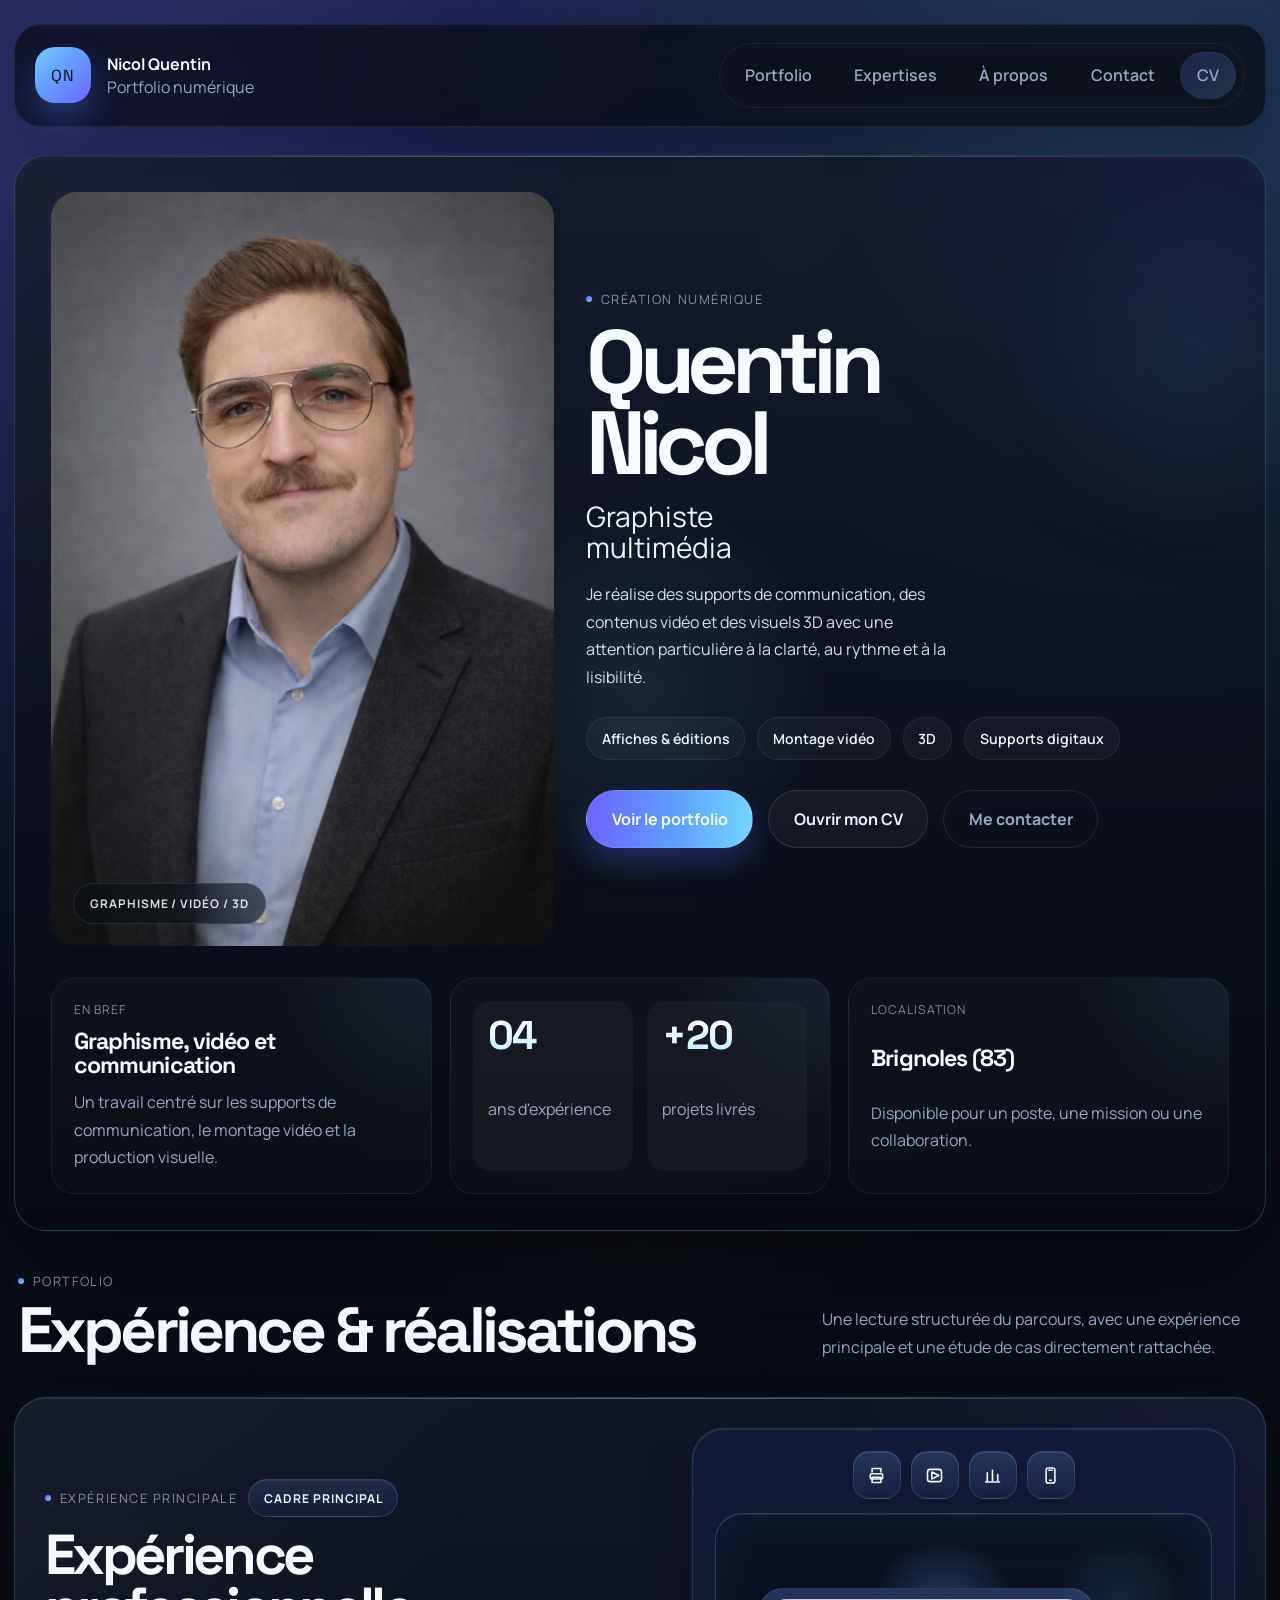
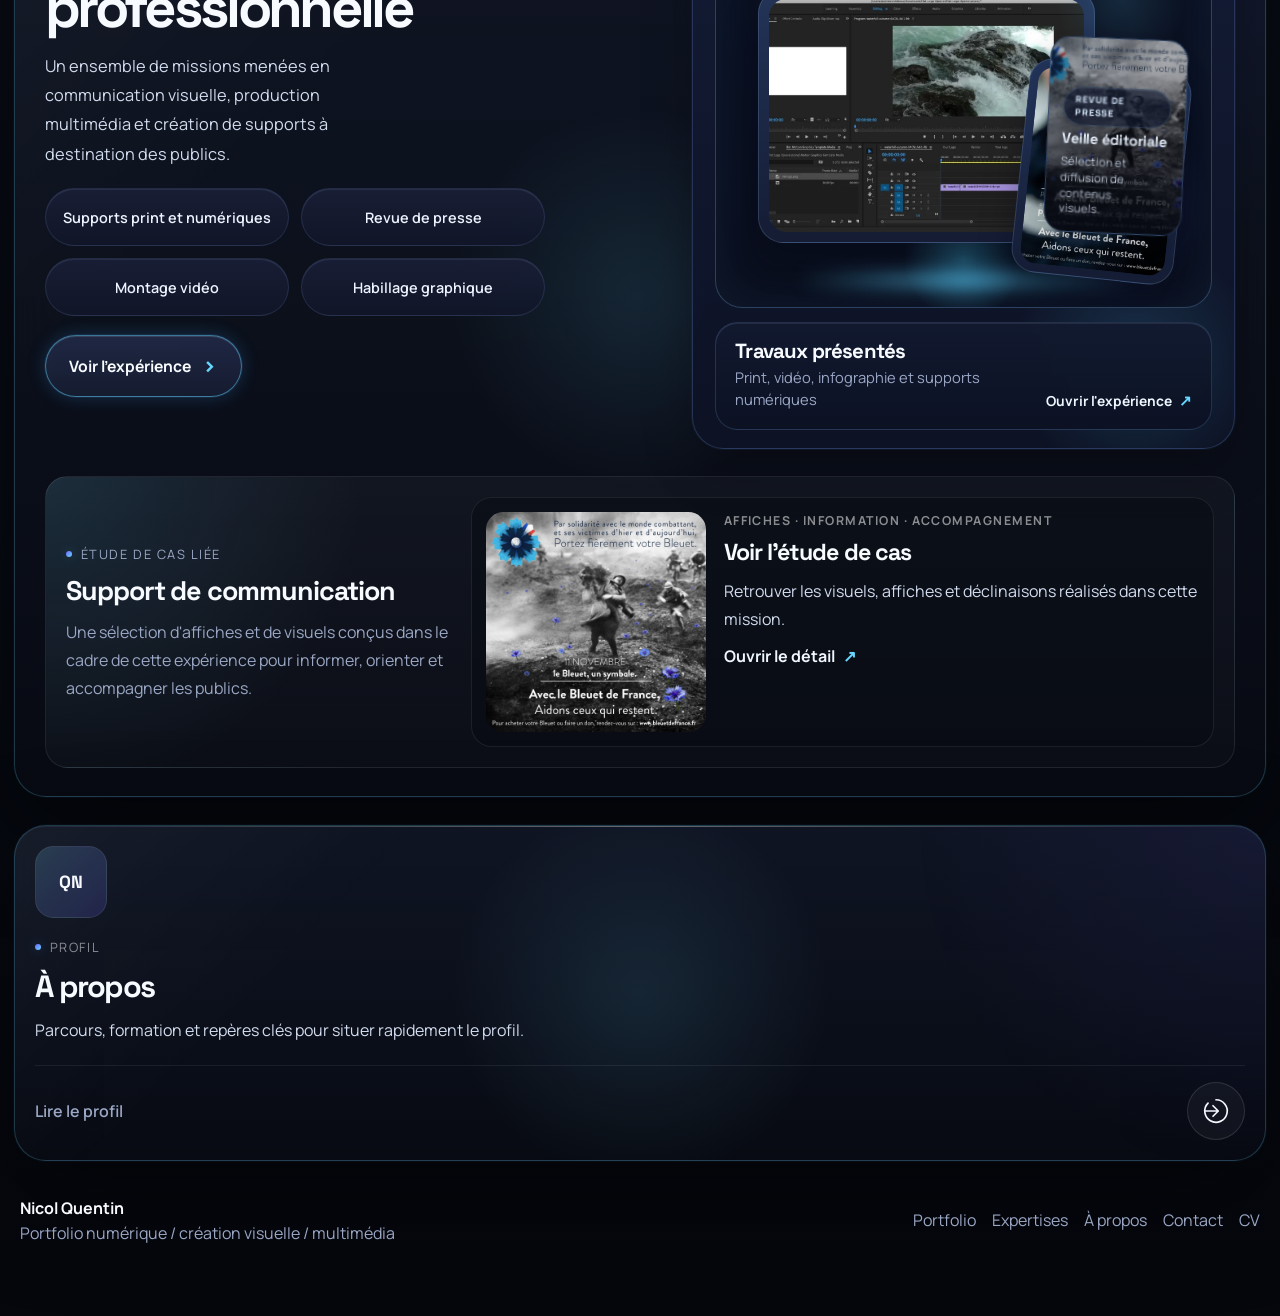
==== commit e6d91faf: "Remplace la mini carte flottante par une vignette creation" ====
--- a/index.html
+++ b/index.html
@@ -237,13 +237,15 @@
                   </div>
 
                   <div class="project-spotlight__device project-spotlight__device--sheet">
+                    <img
+                      src="assets/experience/support-communication-01.webp"
+                      alt=""
+                      loading="lazy"
+                      aria-hidden="true"
+                    />
                     <span class="project-spotlight__sheet-head">Revue de presse</span>
                     <span class="project-spotlight__sheet-title">Veille éditoriale</span>
-                    <span class="project-spotlight__sheet-line"></span>
-                    <span class="project-spotlight__sheet-line project-spotlight__sheet-line--wide"></span>
-                    <span class="project-spotlight__sheet-bars">
-                      <i></i><i></i><i></i>
-                    </span>
+                    <span class="project-spotlight__sheet-note">Sélection et diffusion de contenus visuels.</span>
                   </div>
 
                 </div>
--- a/styles.css
+++ b/styles.css
@@ -921,80 +921,91 @@
 
 .project-spotlight__device--sheet {
   position: absolute;
-  right: 24px;
-  top: 114px;
-  width: 27%;
-  min-width: 136px;
-  height: 188px;
-  padding: 16px 14px;
-  border-radius: 1.2rem;
-  background: linear-gradient(180deg, rgba(250, 252, 255, 0.98), rgba(206, 219, 255, 0.96));
-  color: #10233f;
-  transform: rotate(4deg);
-  box-shadow: 0 16px 32px rgba(7, 13, 28, 0.28);
+  right: 26px;
+  top: 124px;
+  width: 24%;
+  min-width: 138px;
+  height: 196px;
+  z-index: 3;
+  display: flex;
+  flex-direction: column;
+  justify-content: flex-end;
+  gap: 0.42rem;
+  overflow: hidden;
+  padding: 15px 14px;
+  border-radius: 1.3rem;
+  border: 1px solid rgba(126, 192, 255, 0.22);
+  background:
+    radial-gradient(circle at 84% 14%, rgba(111, 207, 255, 0.16), transparent 34%),
+    linear-gradient(180deg, rgba(24, 37, 67, 0.9), rgba(16, 24, 46, 0.94));
+  color: #eaf3ff;
+  backdrop-filter: blur(14px);
+  transform: rotate(2.5deg);
+  box-shadow:
+    inset 0 1px 0 rgba(255, 255, 255, 0.08),
+    0 18px 34px rgba(7, 13, 28, 0.3);
+  isolation: isolate;
+}
+
+.project-spotlight__device--sheet::before {
+  content: "";
+  position: absolute;
+  inset: 0;
+  z-index: 0;
+  background:
+    linear-gradient(180deg, rgba(8, 11, 24, 0.12) 0%, rgba(8, 11, 24, 0.36) 42%, rgba(7, 10, 20, 0.9) 100%),
+    linear-gradient(135deg, rgba(60, 153, 255, 0.08), transparent 58%);
+}
+
+.project-spotlight__device--sheet img {
+  position: absolute;
+  inset: 0;
+  z-index: -1;
+  width: 100%;
+  height: 100%;
+  object-fit: cover;
+  object-position: center;
+  filter: saturate(1.08) brightness(0.82);
 }
 
 .project-spotlight__sheet-head {
   display: inline-flex;
   align-items: center;
   width: fit-content;
-  padding: 0.25rem 0.55rem;
+  position: relative;
+  z-index: 1;
+  padding: 0.32rem 0.68rem;
   border-radius: 999px;
-  background: rgba(27, 57, 103, 0.12);
-  font-size: 0.62rem;
+  border: 1px solid rgba(147, 205, 255, 0.18);
+  background: rgba(12, 21, 44, 0.6);
+  color: #d9ebff;
+  font-size: 0.56rem;
   font-weight: 800;
   text-transform: uppercase;
-  letter-spacing: 0.08em;
+  letter-spacing: 0.1em;
+  box-shadow: inset 0 1px 0 rgba(255, 255, 255, 0.08);
 }
 
 .project-spotlight__sheet-title {
   display: block;
-  margin-top: 0.75rem;
+  position: relative;
+  z-index: 1;
   font-family: "Space Grotesk", sans-serif;
   font-size: 0.92rem;
   font-weight: 700;
-  line-height: 1.05;
-}
-
-.project-spotlight__sheet-line {
+  line-height: 1.04;
+  letter-spacing: -0.03em;
+  text-shadow: 0 8px 22px rgba(5, 10, 24, 0.45);
+}
+
+.project-spotlight__sheet-note {
   display: block;
-  height: 8px;
-  margin-top: 0.7rem;
-  border-radius: 999px;
-  background: linear-gradient(90deg, rgba(47, 111, 207, 0.88), rgba(91, 211, 255, 0.68));
-}
-
-.project-spotlight__sheet-line--wide {
-  width: 70%;
-  margin-top: 0.45rem;
-  opacity: 0.7;
-}
-
-.project-spotlight__sheet-bars {
-  display: flex;
-  align-items: end;
-  gap: 0.35rem;
-  margin-top: 0.95rem;
-  min-height: 62px;
-}
-
-.project-spotlight__sheet-bars i {
-  display: block;
-  flex: 1 1 0;
-  border-radius: 0.7rem 0.7rem 0.2rem 0.2rem;
-  background: linear-gradient(180deg, rgba(39, 105, 205, 0.84), rgba(83, 203, 255, 0.7));
-}
-
-.project-spotlight__sheet-bars i:nth-child(1) {
-  height: 42px;
-}
-
-.project-spotlight__sheet-bars i:nth-child(2) {
-  height: 56px;
-}
-
-.project-spotlight__sheet-bars i:nth-child(3) {
-  height: 32px;
+  position: relative;
+  z-index: 1;
+  font-size: 0.71rem;
+  line-height: 1.38;
+  color: rgba(226, 238, 255, 0.82);
+  max-width: 11ch;
 }
 
 .project-spotlight__visual-frame {
@@ -1716,10 +1727,10 @@
 
   .project-spotlight__device--sheet {
     right: 18px;
-    top: 100px;
+    top: 108px;
     width: 25%;
     min-width: 124px;
-    height: 172px;
+    height: 178px;
   }
 
   .project-spotlight__device--poster {
@@ -1938,11 +1949,19 @@
 
   .project-spotlight__device--sheet {
     right: 14px;
-    top: 88px;
+    top: 84px;
     width: 30%;
     min-width: 102px;
-    height: 148px;
-    padding: 12px 10px;
+    height: 152px;
+    padding: 12px 11px;
+  }
+
+  .project-spotlight__sheet-title {
+    font-size: 0.82rem;
+  }
+
+  .project-spotlight__sheet-note {
+    font-size: 0.64rem;
   }
 
   .project-spotlight__device--poster {
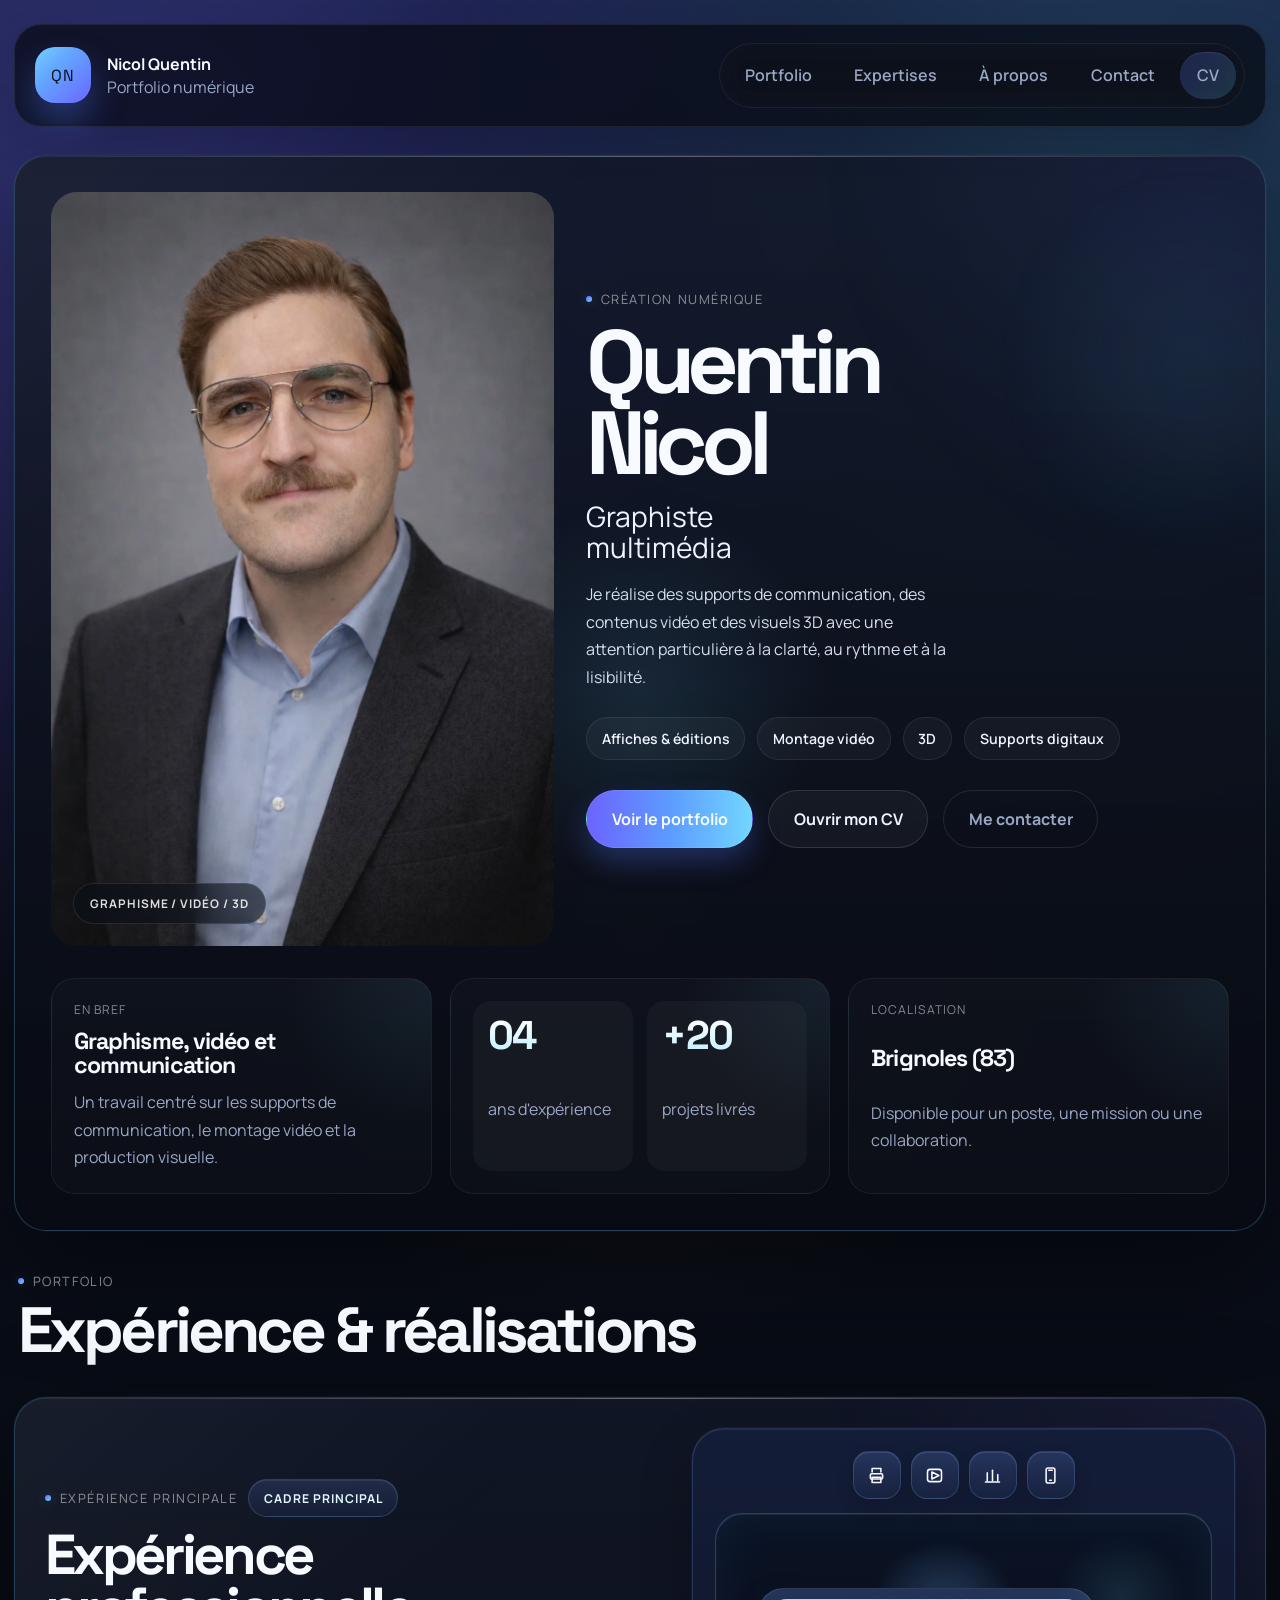
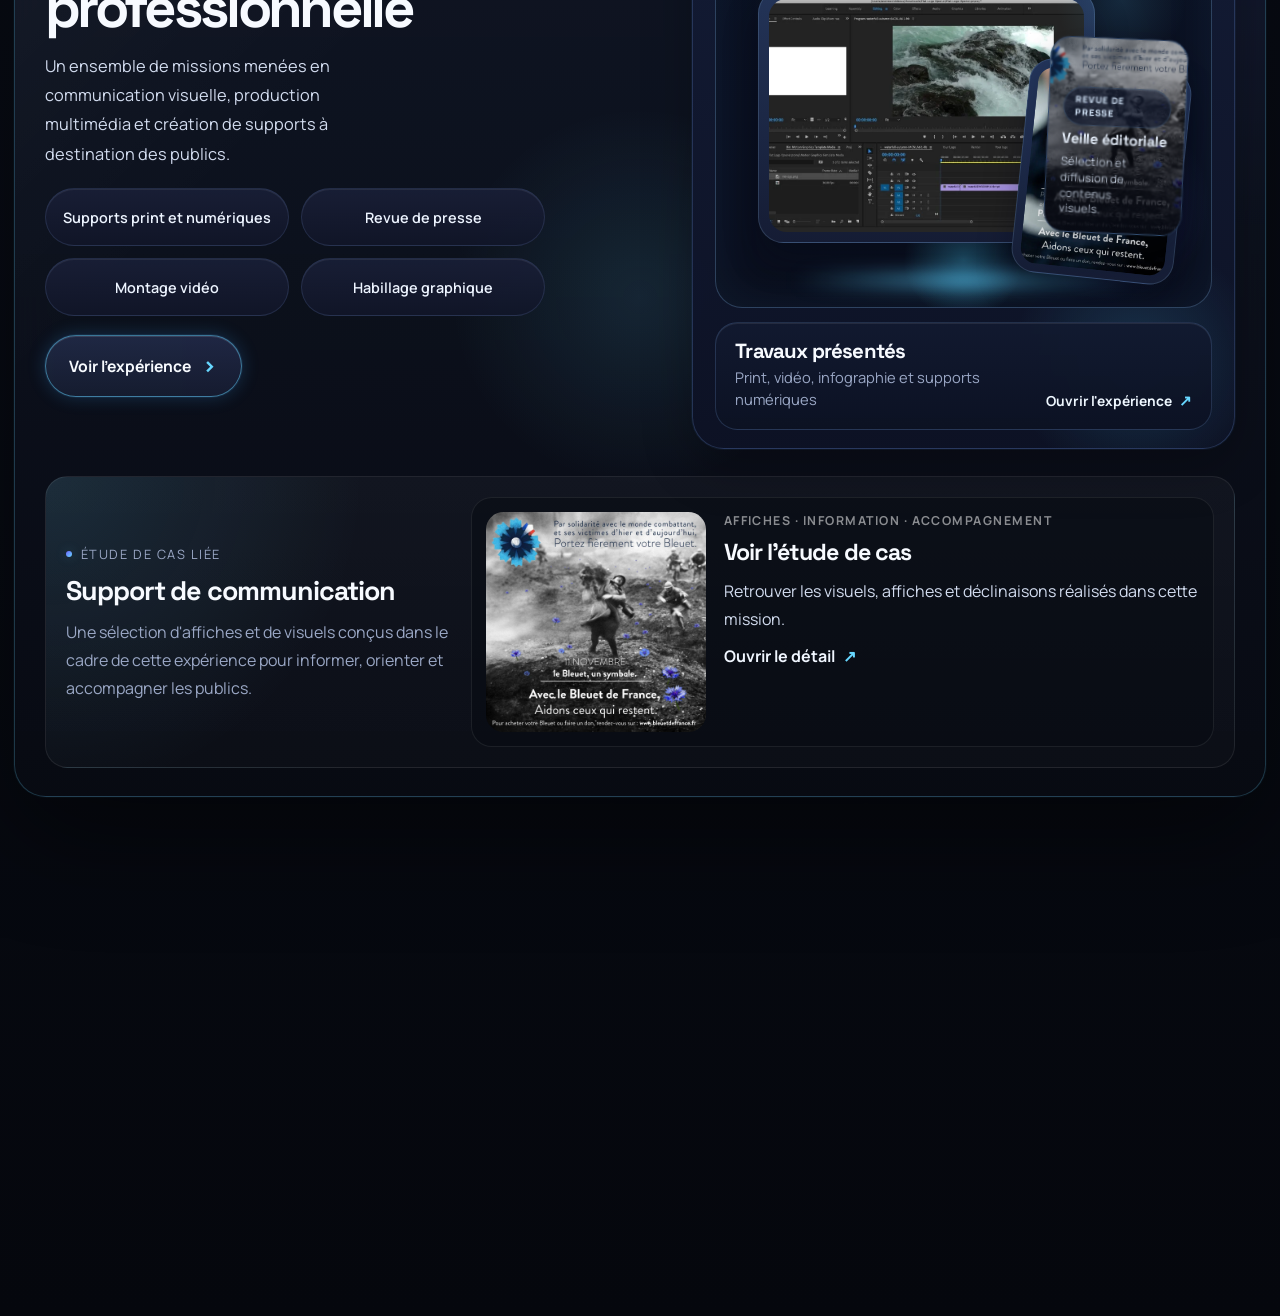
==== commit f688d149: "Retire le texte d'introduction du bloc experience" ====
--- a/index.html
+++ b/index.html
@@ -141,10 +141,6 @@
             <p class="section-kicker">Portfolio</p>
             <h2>Expérience & réalisations</h2>
           </div>
-          <p>
-            Une lecture structurée du parcours, avec une expérience principale
-            et une étude de cas directement rattachée.
-          </p>
         </section>
 
         <section class="project-stage">
@@ -166,10 +162,10 @@
 
               <div class="project-spotlight__footer">
                 <div class="project-pill-list" aria-label="Travaux menés">
-                  <span>Supports print et numériques</span>
-                  <span>Revue de presse</span>
-                  <span>Montage vidéo</span>
-                  <span>Habillage graphique</span>
+                  <a href="support-communication.html#campagnes">Supports print et numériques</a>
+                  <a href="support-communication.html#revue">Revue de presse</a>
+                  <a href="videos-multimedia.html#reportages">Montage vidéo</a>
+                  <a href="support-communication.html#variantes">Habillage graphique</a>
                 </div>
 
                 <div class="project-spotlight__actions">
--- a/styles.css
+++ b/styles.css
@@ -698,7 +698,7 @@
   max-width: 100%;
 }
 
-.project-pill-list span {
+.project-pill-list a {
   display: inline-flex;
   align-items: center;
   justify-content: center;
@@ -713,6 +713,27 @@
   font-weight: 600;
   text-align: center;
   white-space: normal;
+  text-decoration: none;
+  transition:
+    transform 160ms ease,
+    border-color 160ms ease,
+    background 160ms ease,
+    box-shadow 160ms ease;
+}
+
+.project-pill-list a:hover,
+.project-pill-list a:focus-visible {
+  border-color: rgba(121, 193, 255, 0.34);
+  background: linear-gradient(180deg, rgba(31, 40, 72, 0.96), rgba(18, 25, 48, 0.94));
+  box-shadow:
+    inset 0 1px 0 rgba(255, 255, 255, 0.1),
+    0 10px 24px rgba(7, 13, 28, 0.18);
+  transform: translateY(-1px);
+}
+
+.project-pill-list a:focus-visible {
+  outline: 2px solid rgba(111, 206, 255, 0.48);
+  outline-offset: 2px;
 }
 
 .project-spotlight__actions {
@@ -2050,7 +2071,7 @@
     flex-basis: auto;
   }
 
-  .project-pill-list span {
+  .project-pill-list a {
     width: 100%;
     justify-content: center;
     min-height: 58px;
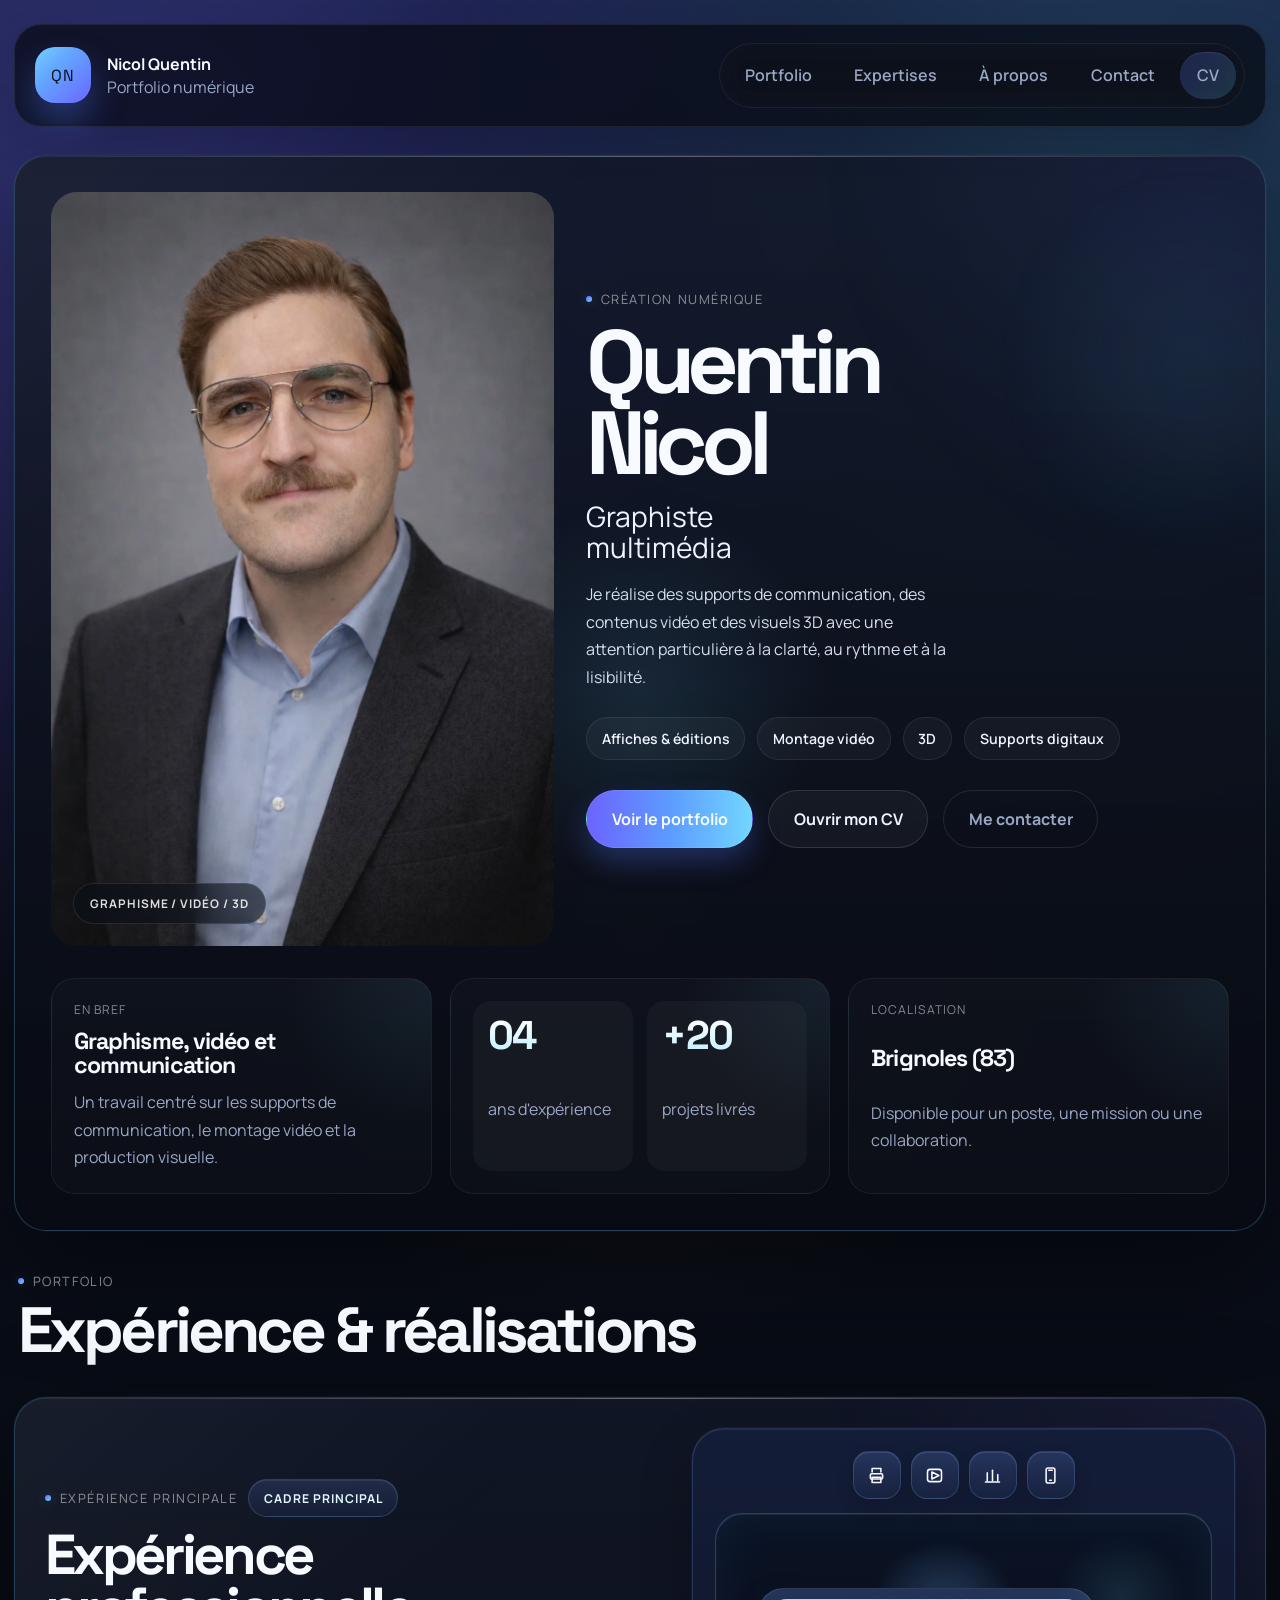
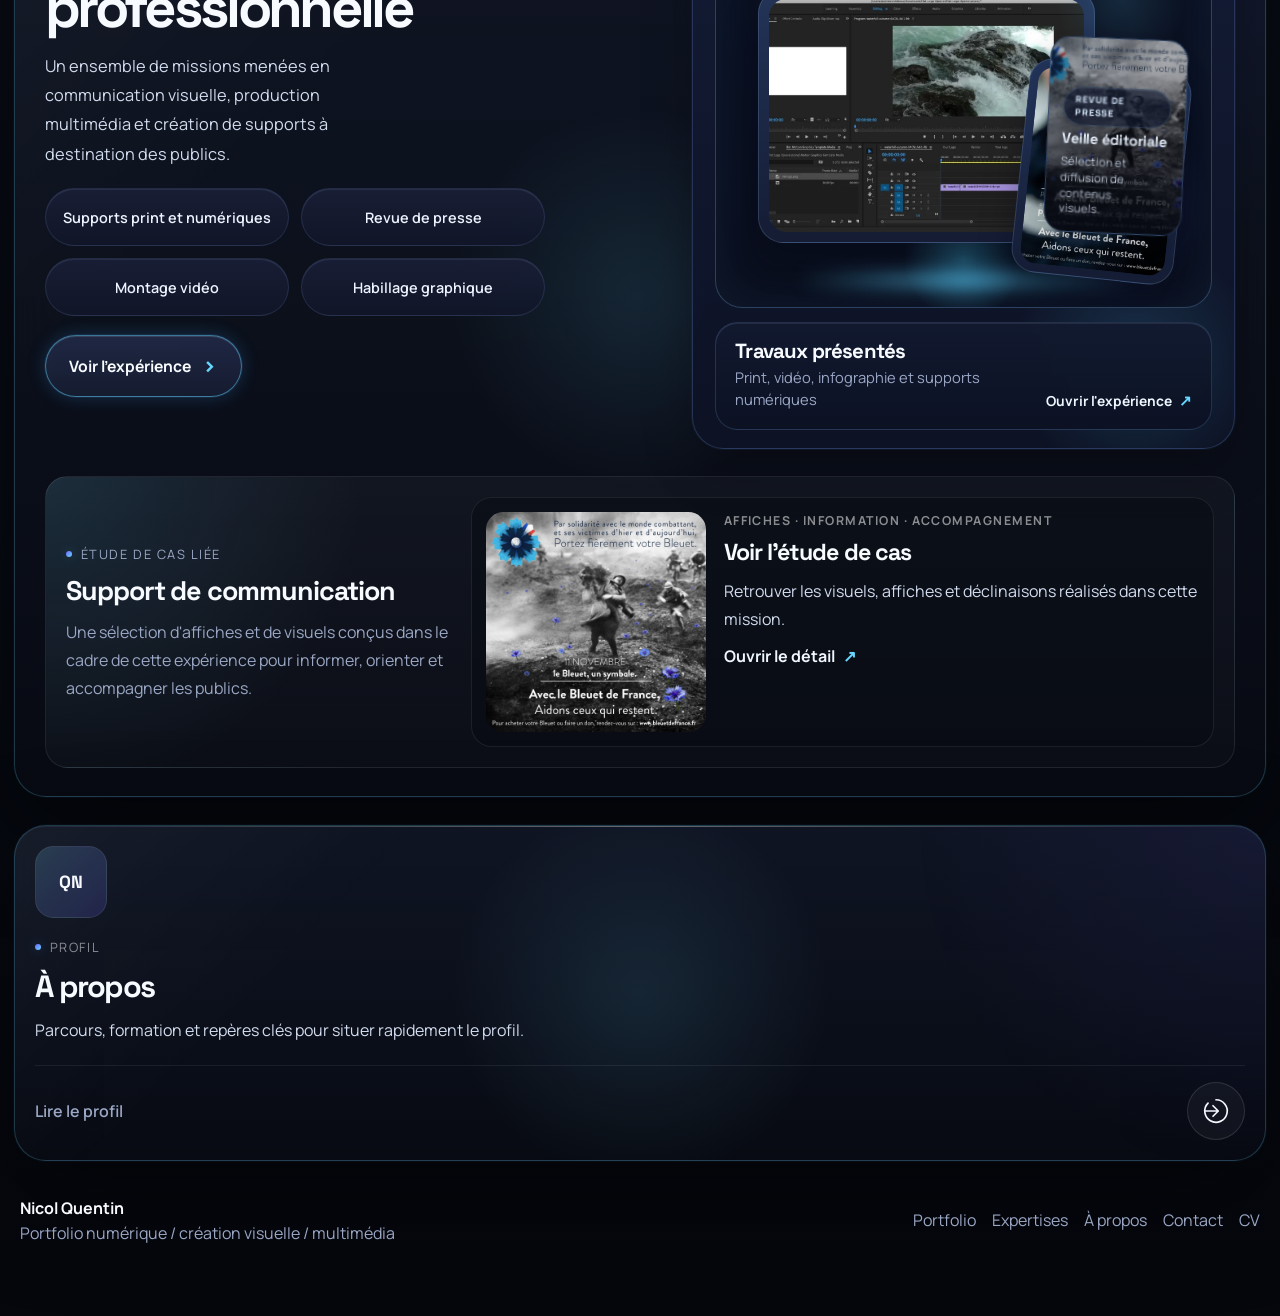
==== commit d73471fc: "Rend les bulles d expertise cliquables" ====
--- a/index.html
+++ b/index.html
@@ -81,10 +81,10 @@
             </p>
 
             <div class="hero__chips" aria-label="Domaines d'expertise">
-              <span>Affiches & éditions</span>
-              <span>Montage vidéo</span>
-              <span>3D</span>
-              <span>Supports digitaux</span>
+              <a href="support-communication.html#campagnes">Affiches & éditions</a>
+              <a href="videos-multimedia.html#reportages">Montage vidéo</a>
+              <a href="expertises.html#modelisation-rendu">3D</a>
+              <a href="support-communication.html#variantes">Supports digitaux</a>
             </div>
 
             <div class="hero__actions">
--- a/styles.css
+++ b/styles.css
@@ -437,6 +437,7 @@
   margin-top: 26px;
 }
 
+.hero__chips a,
 .hero__chips span {
   padding: 0.68rem 0.92rem;
   border-radius: 999px;
@@ -445,6 +446,28 @@
   color: #eef5ff;
   font-size: 0.88rem;
   font-weight: 600;
+  transition:
+    transform 160ms ease,
+    border-color 160ms ease,
+    background 160ms ease,
+    box-shadow 160ms ease,
+    color 160ms ease;
+}
+
+.hero__chips a:hover,
+.hero__chips a:focus-visible {
+  border-color: rgba(121, 193, 255, 0.34);
+  background: linear-gradient(180deg, rgba(31, 40, 72, 0.96), rgba(18, 25, 48, 0.94));
+  box-shadow:
+    inset 0 1px 0 rgba(255, 255, 255, 0.1),
+    0 10px 24px rgba(7, 13, 28, 0.18);
+  color: #ffffff;
+  transform: translateY(-1px);
+}
+
+.hero__chips a:focus-visible {
+  outline: 2px solid rgba(111, 206, 255, 0.48);
+  outline-offset: 2px;
 }
 
 .hero__actions {
@@ -2039,6 +2062,7 @@
     font-size: 0.98rem;
   }
 
+  .hero__chips a,
   .hero__chips span,
   .button,
   .topnav a,
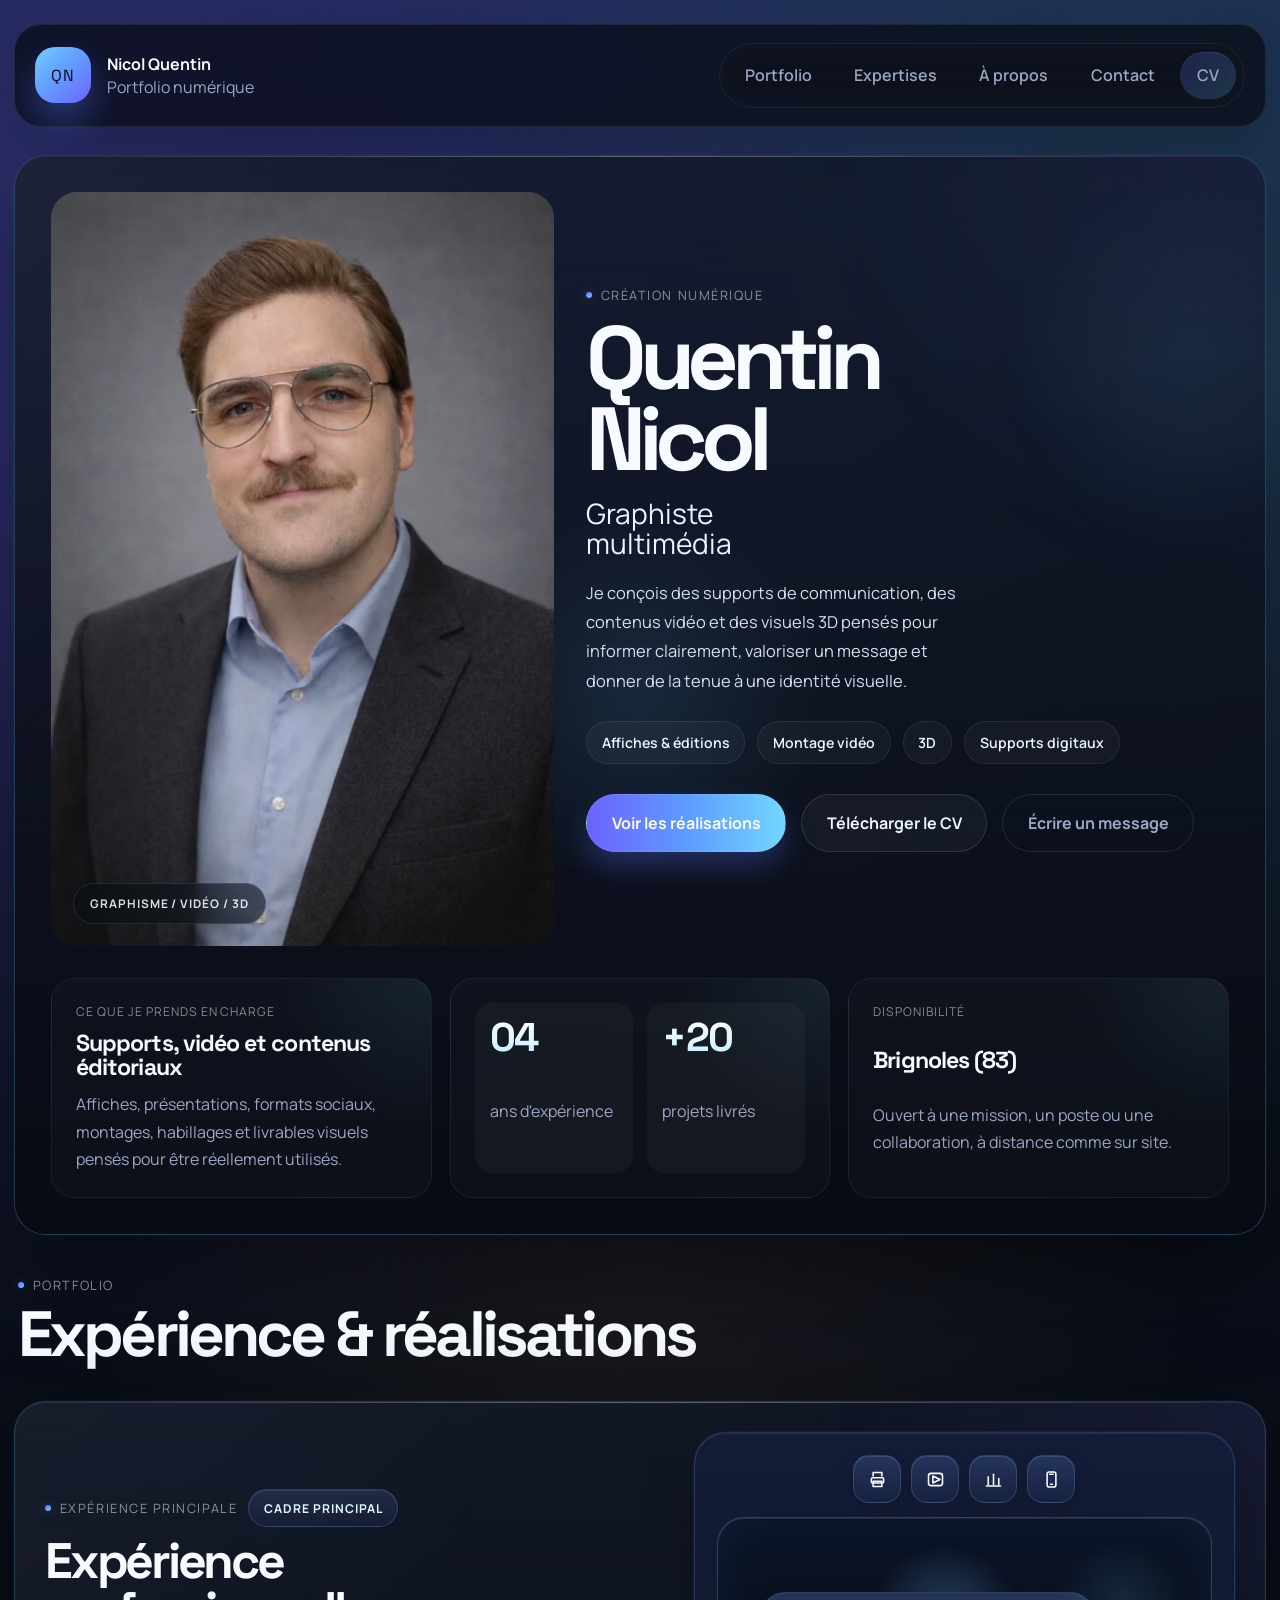
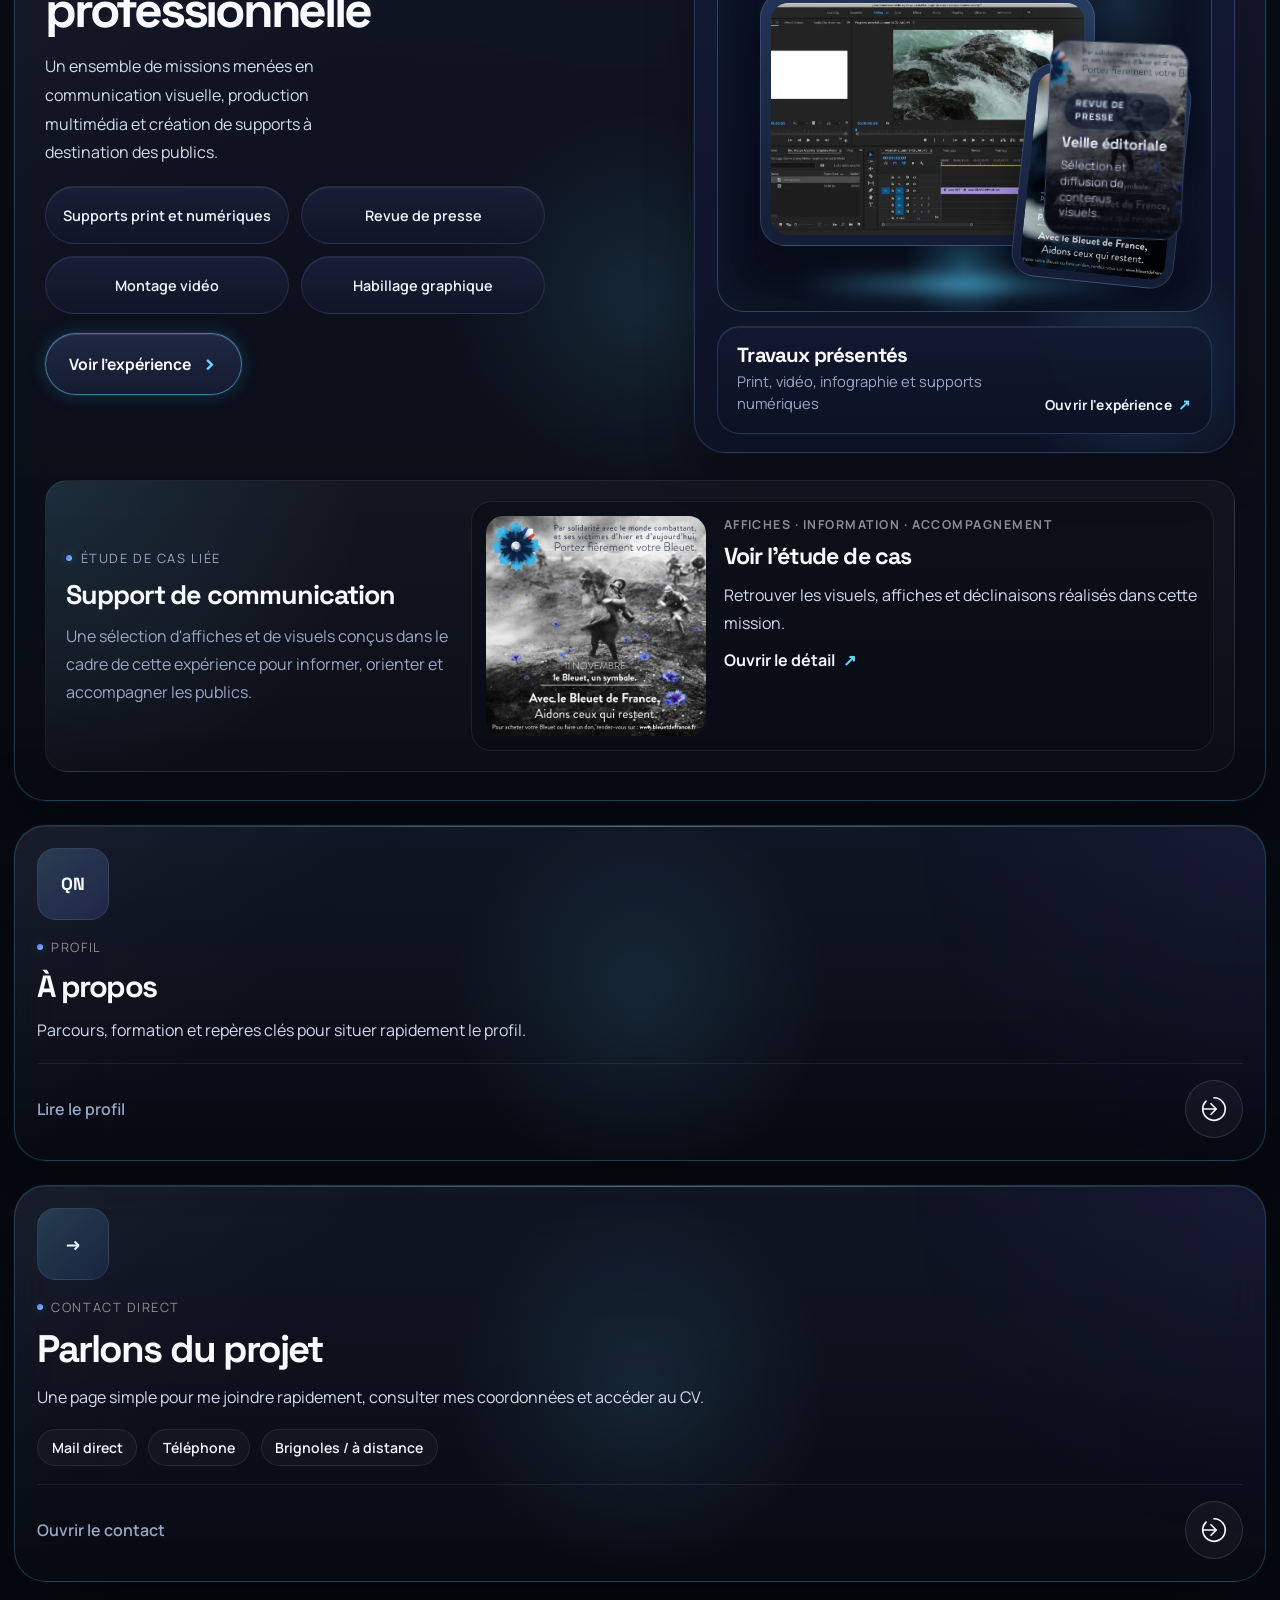
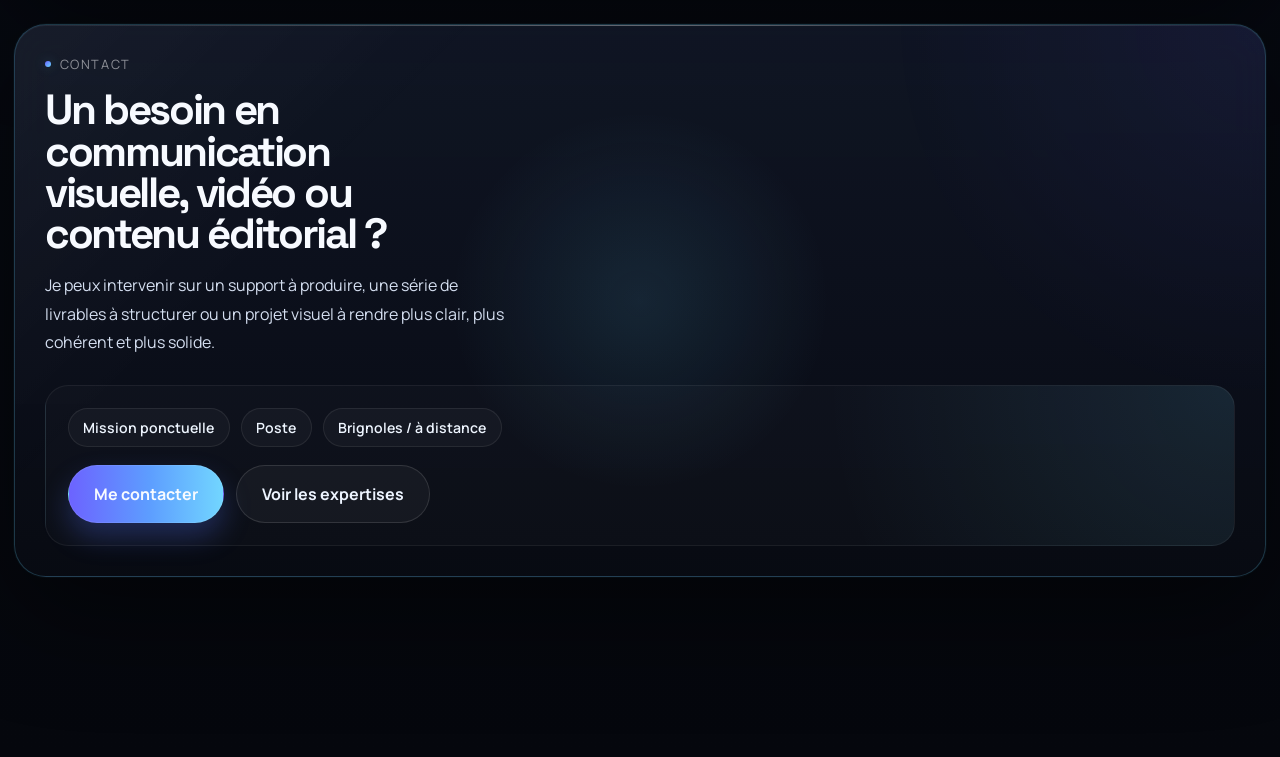
==== commit af7ab7d6: "Ameliore la vitrine et les pages de conversion" ====
--- a/index.html
+++ b/index.html
@@ -3,10 +3,10 @@
   <head>
     <meta charset="UTF-8" />
     <meta name="viewport" content="width=device-width, initial-scale=1.0" />
-    <title>Quentin Nicol | Portfolio numérique</title>
+    <title>Quentin Nicol | Graphiste multimédia</title>
     <meta
       name="description"
-      content="Portfolio de Quentin Nicol, graphisme, vidéo, 3D et supports de communication."
+      content="Portfolio de Quentin Nicol, graphiste multimédia : supports de communication, montage vidéo, 3D et contenus visuels."
     />
     <link rel="preconnect" href="https://fonts.googleapis.com" />
     <link rel="preconnect" href="https://fonts.gstatic.com" crossorigin />
@@ -75,9 +75,9 @@
             <h1>Quentin<br />Nicol</h1>
             <p class="hero__title">Graphiste multimédia</p>
             <p class="hero__summary">
-              Je réalise des supports de communication, des contenus vidéo et
-              des visuels 3D avec une attention particulière à la clarté, au
-              rythme et à la lisibilité.
+              Je conçois des supports de communication, des contenus vidéo et
+              des visuels 3D pensés pour informer clairement, valoriser un
+              message et donner de la tenue à une identité visuelle.
             </p>
 
             <div class="hero__chips" aria-label="Domaines d'expertise">
@@ -89,7 +89,7 @@
 
             <div class="hero__actions">
               <a class="button button--primary" href="experience-professionnelle.html">
-                Voir le portfolio
+                Voir les réalisations
               </a>
               <a
                 class="button button--secondary"
@@ -97,21 +97,21 @@
                 target="_blank"
                 rel="noreferrer"
               >
-                Ouvrir mon CV
+                Télécharger le CV
               </a>
               <a class="button button--ghost" href="contact.html">
-                Me contacter
+                Écrire un message
               </a>
             </div>
           </div>
 
           <aside class="hero__rail">
             <article class="rail-card">
-              <p class="rail-card__label">En bref</p>
-              <strong>Graphisme, vidéo et communication</strong>
+              <p class="rail-card__label">Ce que je prends en charge</p>
+              <strong>Supports, vidéo et contenus éditoriaux</strong>
               <span>
-                Un travail centré sur les supports de communication, le montage
-                vidéo et la production visuelle.
+                Affiches, présentations, formats sociaux, montages, habillages
+                et livrables visuels pensés pour être réellement utilisés.
               </span>
             </article>
 
@@ -127,10 +127,11 @@
             </article>
 
             <article class="rail-card">
-              <p class="rail-card__label">Localisation</p>
+              <p class="rail-card__label">Disponibilité</p>
               <strong>Brignoles (83)</strong>
               <span>
-                Disponible pour un poste, une mission ou une collaboration.
+                Ouvert à une mission, un poste ou une collaboration, à distance
+                comme sur site.
               </span>
             </article>
           </aside>
@@ -319,6 +320,63 @@
                 </span>
               </div>
             </a>
+
+            <a
+              class="panel project-card project-card--contact reveal"
+              href="contact.html"
+              data-panel
+            >
+              <div class="project-card__symbol project-card__symbol--contact">→</div>
+              <div class="project-card__copy">
+                <p class="project-eyebrow">Contact direct</p>
+                <h3>Parlons du projet</h3>
+                <p>
+                  Une page simple pour me joindre rapidement, consulter mes
+                  coordonnées et accéder au CV.
+                </p>
+              </div>
+
+              <div class="project-card__contact-list" aria-label="Contact rapide">
+                <span>Mail direct</span>
+                <span>Téléphone</span>
+                <span>Brignoles / à distance</span>
+              </div>
+
+              <div class="card-footer">
+                <span>Ouvrir le contact</span>
+                <span class="arrow-chip" aria-hidden="true">
+                  <svg viewBox="0 0 48 48">
+                    <path d="M9 24h18m0 0-7-7m7 7-7 7" />
+                    <path d="M24 9a15 15 0 1 1-10.6 4.4" />
+                  </svg>
+                </span>
+              </div>
+            </a>
+          </div>
+        </section>
+
+        <section class="panel cta-banner reveal" data-panel>
+          <div class="cta-banner__copy">
+            <p class="section-kicker">Contact</p>
+            <h2>Un besoin en communication visuelle, vidéo ou contenu éditorial ?</h2>
+            <p>
+              Je peux intervenir sur un support à produire, une série de
+              livrables à structurer ou un projet visuel à rendre plus clair,
+              plus cohérent et plus solide.
+            </p>
+          </div>
+
+          <div class="cta-banner__aside">
+            <div class="cta-banner__tags" aria-label="Modalités">
+              <span>Mission ponctuelle</span>
+              <span>Poste</span>
+              <span>Brignoles / à distance</span>
+            </div>
+
+            <div class="cta-banner__actions">
+              <a class="button button--primary" href="contact.html">Me contacter</a>
+              <a class="button button--secondary" href="expertises.html">Voir les expertises</a>
+            </div>
           </div>
         </section>
 
@@ -327,7 +385,7 @@
       <footer class="footer reveal">
         <div class="footer__brand">
           <strong>Nicol Quentin</strong>
-          <span>Portfolio numérique / création visuelle / multimédia</span>
+          <span>Graphiste multimédia / communication visuelle / supports éditoriaux</span>
         </div>
 
         <nav class="footer__links" aria-label="Navigation footer">
--- a/styles.css
+++ b/styles.css
@@ -424,10 +424,10 @@
 
 .hero__summary {
   margin: 1.2rem 0 0;
-  max-width: 36ch;
+  max-width: 40ch;
   color: #d6deef;
-  font-size: 1rem;
-  line-height: 1.72;
+  font-size: 1.03rem;
+  line-height: 1.78;
 }
 
 .hero__chips {
@@ -544,7 +544,7 @@
   z-index: 1;
   display: grid;
   gap: 0.75rem;
-  padding: 22px;
+  padding: 24px;
   border-radius: calc(var(--radius-xl) - 0.55rem);
   border: 1px solid rgba(255, 255, 255, 0.06);
   background:
@@ -594,8 +594,8 @@
 
 .project-stage {
   display: grid;
-  grid-template-columns: minmax(0, 1.72fr) minmax(260px, 0.62fr);
-  gap: 28px;
+  grid-template-columns: minmax(0, 1.7fr) minmax(300px, 0.78fr);
+  gap: 24px;
   align-items: start;
 }
 
@@ -605,7 +605,7 @@
   grid-template-areas:
     "copy media"
     "related related";
-  column-gap: 34px;
+  column-gap: 40px;
   row-gap: 28px;
   padding: 30px 30px 28px;
   align-items: center;
@@ -683,9 +683,9 @@
 }
 
 .project-spotlight__copy h3 {
-  font-size: clamp(2.75rem, 4.4vw, 4.7rem);
-  max-width: 8.4ch;
-  line-height: 0.95;
+  font-size: clamp(2.45rem, 3.9vw, 4.1rem);
+  max-width: 8.9ch;
+  line-height: 0.98;
   letter-spacing: -0.065em;
 }
 
@@ -701,10 +701,10 @@
 
 .project-spotlight__lead {
   margin: 0;
-  max-width: 31ch;
+  max-width: 34ch;
   color: #e9f2ff;
-  font-size: 1.02rem;
-  line-height: 1.8;
+  font-size: 1rem;
+  line-height: 1.76;
 }
 
 .project-spotlight__footer {
@@ -1264,9 +1264,9 @@
 
 .project-card {
   display: grid;
-  gap: 20px;
-  min-height: 278px;
-  padding: 20px;
+  gap: 18px;
+  min-height: 258px;
+  padding: 22px;
 }
 
 .project-card__media {
@@ -1329,6 +1329,30 @@
   font-weight: 700;
 }
 
+.project-card__symbol--contact {
+  background: linear-gradient(135deg, rgba(103, 215, 255, 0.18), rgba(36, 58, 112, 0.36));
+  color: #eff8ff;
+}
+
+.project-card__contact-list {
+  display: flex;
+  flex-wrap: wrap;
+  gap: 0.7rem;
+}
+
+.project-card__contact-list span {
+  display: inline-flex;
+  align-items: center;
+  min-height: 36px;
+  padding: 0.5rem 0.85rem;
+  border-radius: 999px;
+  border: 1px solid rgba(255, 255, 255, 0.08);
+  background: rgba(255, 255, 255, 0.03);
+  color: #eef5ff;
+  font-size: 0.88rem;
+  font-weight: 600;
+}
+
 .card-footer {
   margin-top: auto;
   display: flex;
@@ -1343,6 +1367,76 @@
 .card-footer span:first-child {
   color: var(--muted);
   font-weight: 600;
+}
+
+.cta-banner {
+  display: grid;
+  grid-template-columns: minmax(0, 1.28fr) minmax(300px, 0.92fr);
+  gap: 28px;
+  align-items: center;
+  padding: 30px;
+  margin-top: 6px;
+}
+
+.cta-banner__copy {
+  position: relative;
+  z-index: 1;
+  display: grid;
+  gap: 1rem;
+}
+
+.cta-banner__copy h2 {
+  margin: 0;
+  font-family: "Space Grotesk", sans-serif;
+  font-size: clamp(2.2rem, 3.3vw, 3.5rem);
+  line-height: 0.98;
+  letter-spacing: -0.055em;
+  max-width: 13ch;
+}
+
+.cta-banner__copy p:last-child {
+  margin: 0;
+  max-width: 46ch;
+  color: #d4def0;
+  line-height: 1.8;
+}
+
+.cta-banner__aside {
+  position: relative;
+  z-index: 1;
+  display: grid;
+  gap: 1.15rem;
+  padding: 22px;
+  border-radius: calc(var(--radius-xl) - 0.55rem);
+  border: 1px solid rgba(255, 255, 255, 0.06);
+  background:
+    radial-gradient(circle at top right, rgba(103, 215, 255, 0.1), transparent 34%),
+    rgba(255, 255, 255, 0.02);
+}
+
+.cta-banner__tags {
+  display: flex;
+  flex-wrap: wrap;
+  gap: 0.7rem;
+}
+
+.cta-banner__tags span {
+  display: inline-flex;
+  align-items: center;
+  min-height: 38px;
+  padding: 0.55rem 0.9rem;
+  border-radius: 999px;
+  border: 1px solid rgba(255, 255, 255, 0.08);
+  background: rgba(255, 255, 255, 0.03);
+  color: #eef5ff;
+  font-size: 0.88rem;
+  font-weight: 600;
+}
+
+.cta-banner__actions {
+  display: flex;
+  flex-wrap: wrap;
+  gap: 0.8rem;
 }
 
 .arrow-chip {
@@ -1634,7 +1728,8 @@
 
 .footer {
   margin-top: 36px;
-  padding: 0 6px;
+  padding: 24px 6px 0;
+  border-top: 1px solid rgba(255, 255, 255, 0.07);
 }
 
 .footer__brand {
@@ -1694,6 +1789,10 @@
   }
 
   .project-stack {
+    grid-template-columns: 1fr;
+  }
+
+  .cta-banner {
     grid-template-columns: 1fr;
   }
 
@@ -1938,6 +2037,19 @@
     grid-template-columns: 1fr;
   }
 
+  .project-card__contact-list {
+    gap: 0.6rem;
+  }
+
+  .cta-banner {
+    padding: 24px 22px;
+    gap: 20px;
+  }
+
+  .cta-banner__aside {
+    padding: 18px;
+  }
+
   .project-spotlight__header {
     gap: 0.7rem;
   }
@@ -2111,6 +2223,16 @@
     width: 100%;
   }
 
+  .project-card__contact-list,
+  .cta-banner__tags,
+  .cta-banner__actions {
+    width: 100%;
+  }
+
+  .cta-banner__actions {
+    flex-direction: column;
+  }
+
   .project-related__intro h4 {
     font-size: 1.7rem;
   }
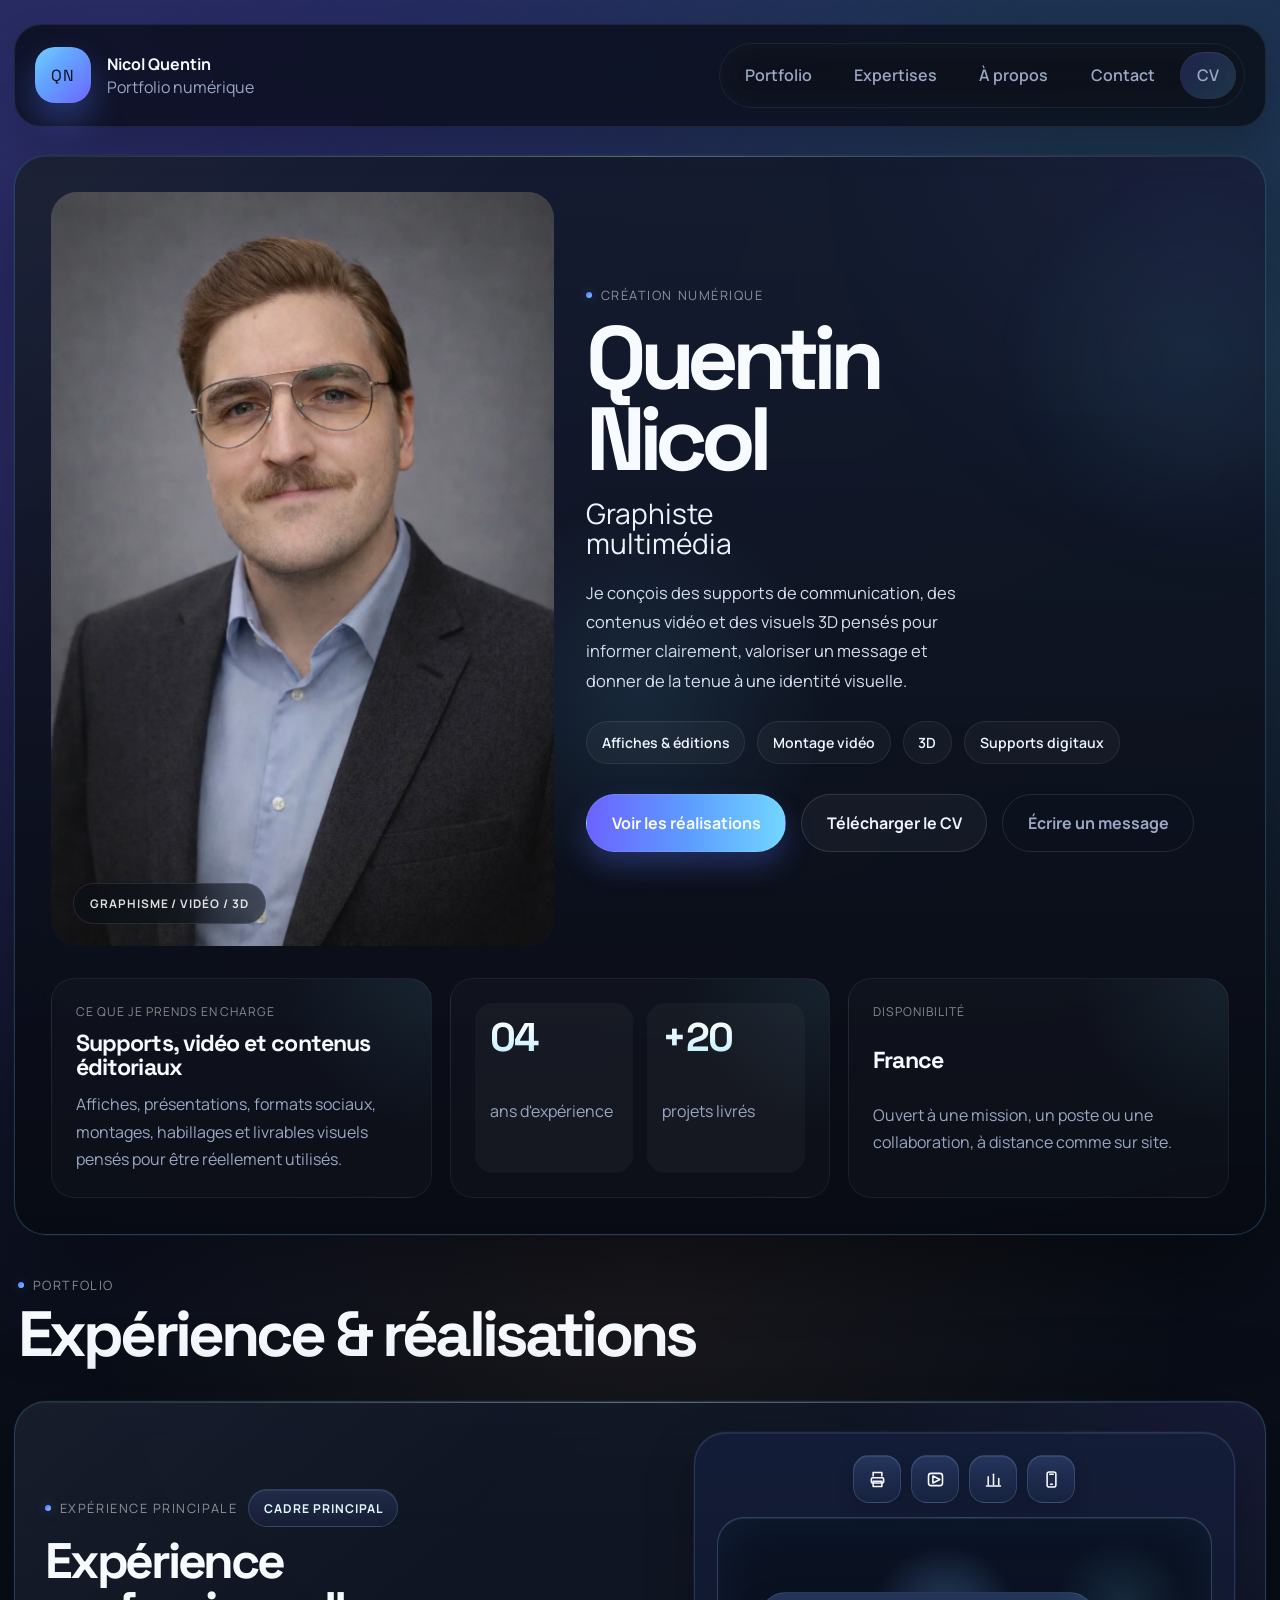
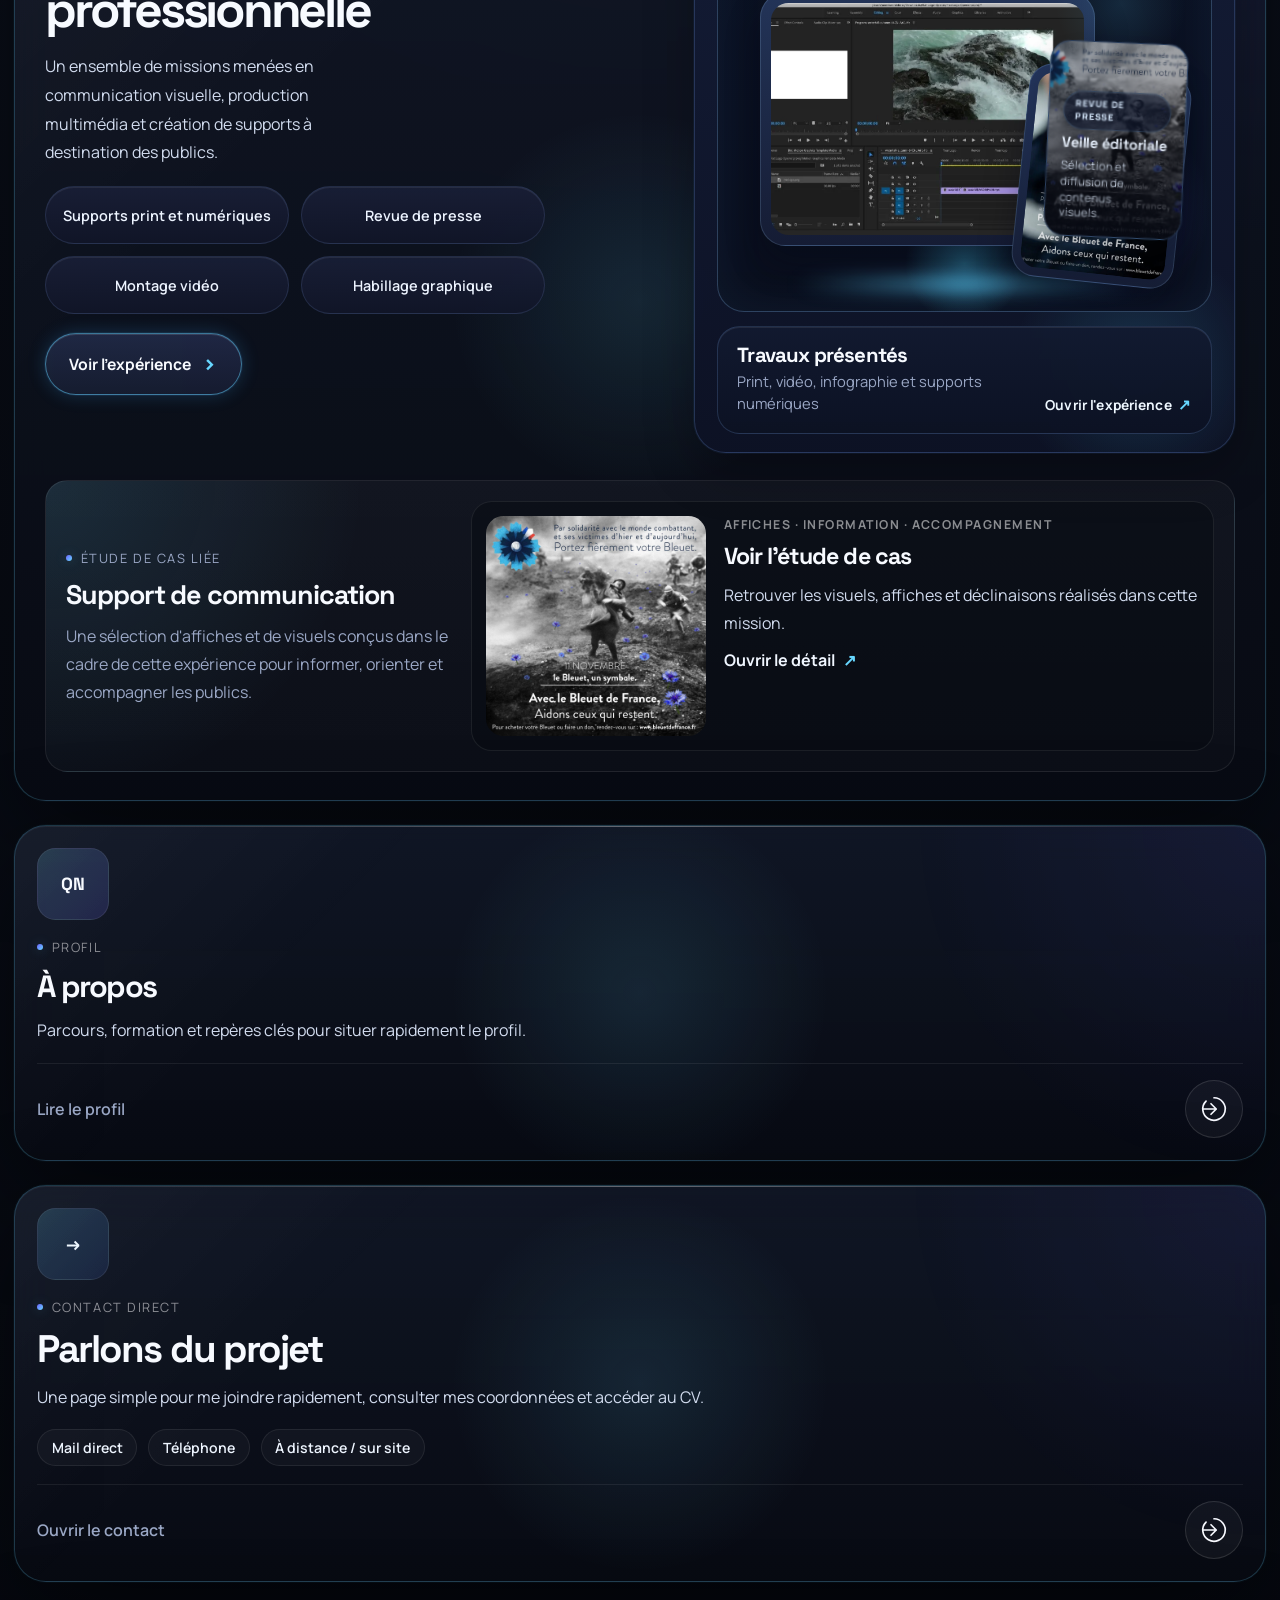
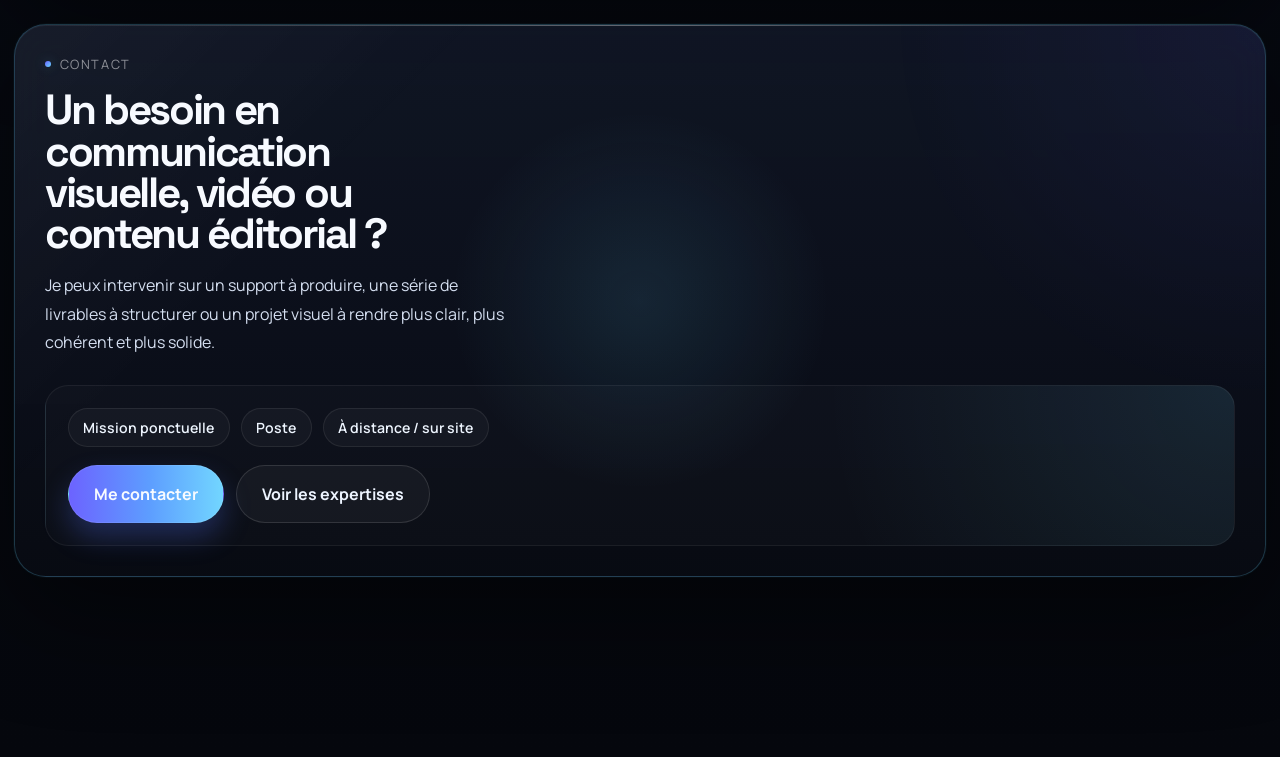
==== commit 8b6dc769: "Retire les references a Brignoles" ====
--- a/index.html
+++ b/index.html
@@ -128,7 +128,7 @@
 
             <article class="rail-card">
               <p class="rail-card__label">Disponibilité</p>
-              <strong>Brignoles (83)</strong>
+              <strong>France</strong>
               <span>
                 Ouvert à une mission, un poste ou une collaboration, à distance
                 comme sur site.
@@ -339,7 +339,7 @@
               <div class="project-card__contact-list" aria-label="Contact rapide">
                 <span>Mail direct</span>
                 <span>Téléphone</span>
-                <span>Brignoles / à distance</span>
+                <span>À distance / sur site</span>
               </div>
 
               <div class="card-footer">
@@ -370,7 +370,7 @@
             <div class="cta-banner__tags" aria-label="Modalités">
               <span>Mission ponctuelle</span>
               <span>Poste</span>
-              <span>Brignoles / à distance</span>
+              <span>À distance / sur site</span>
             </div>
 
             <div class="cta-banner__actions">
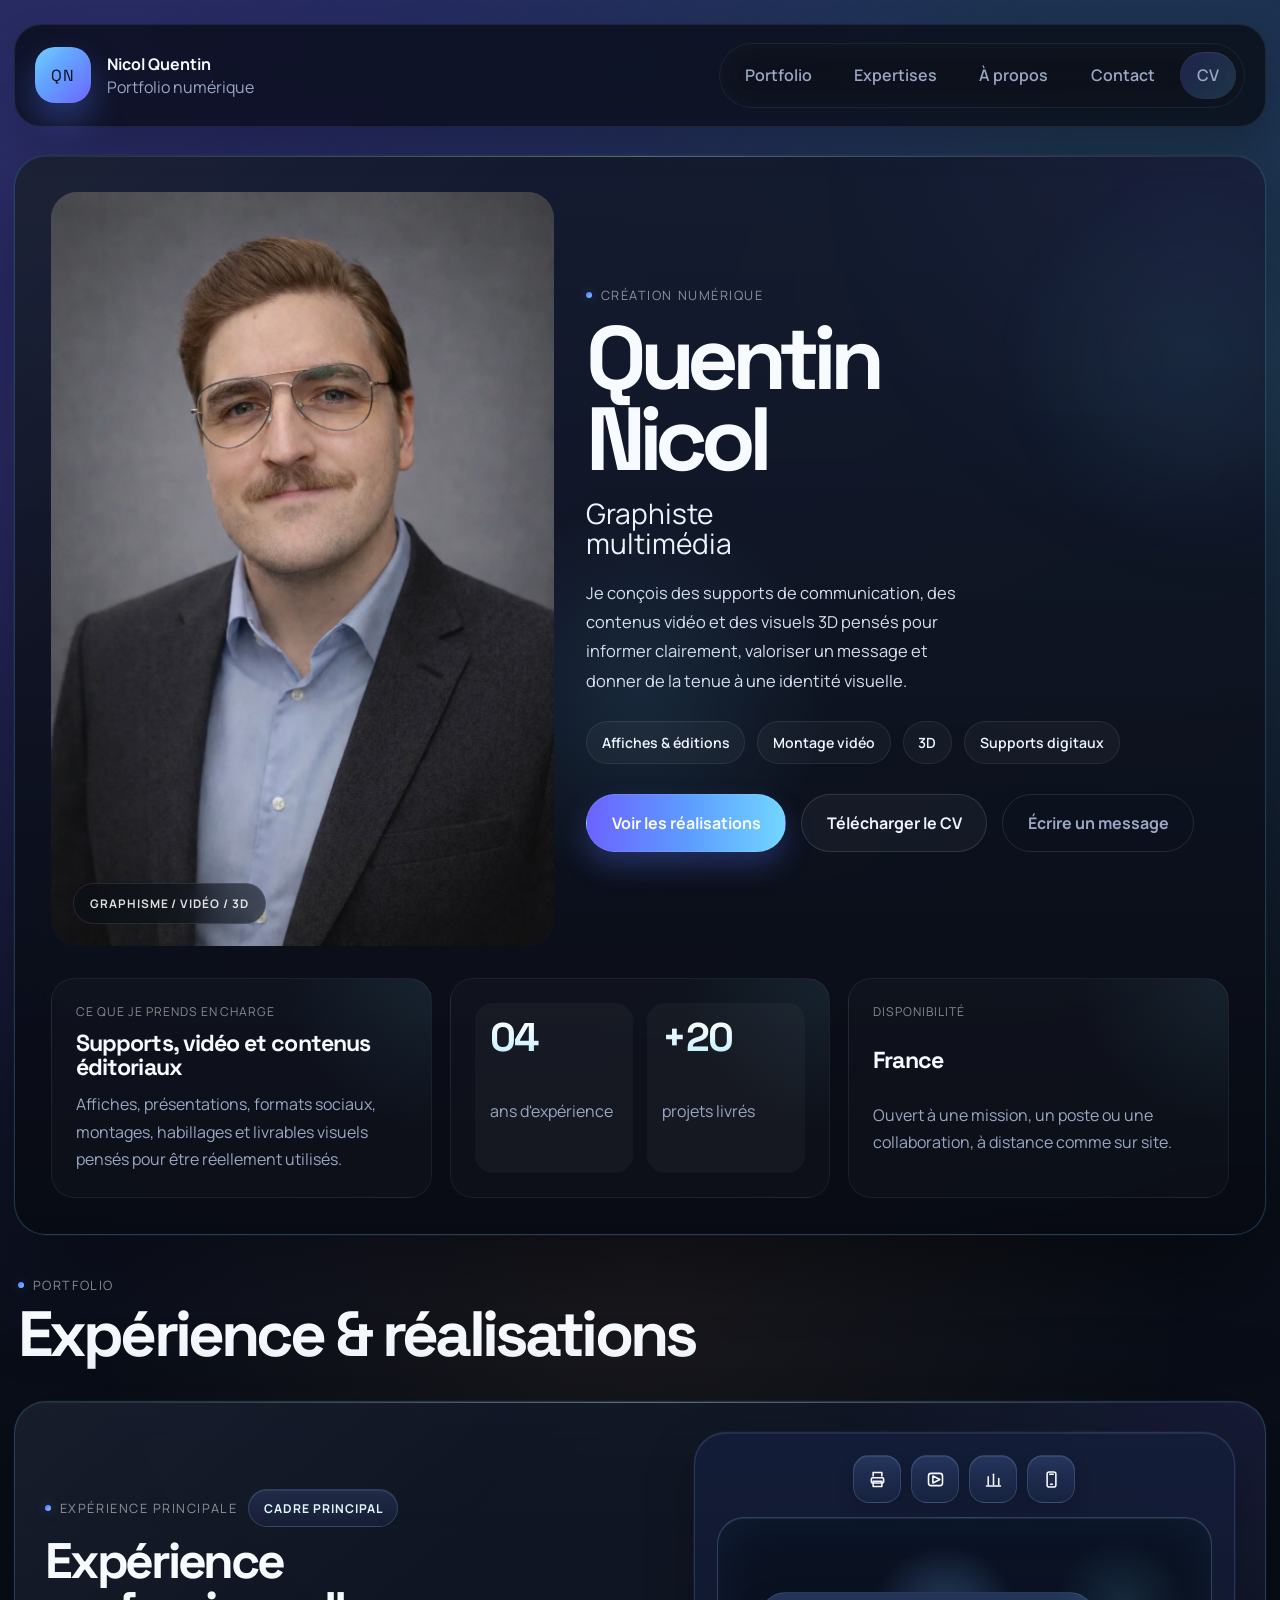
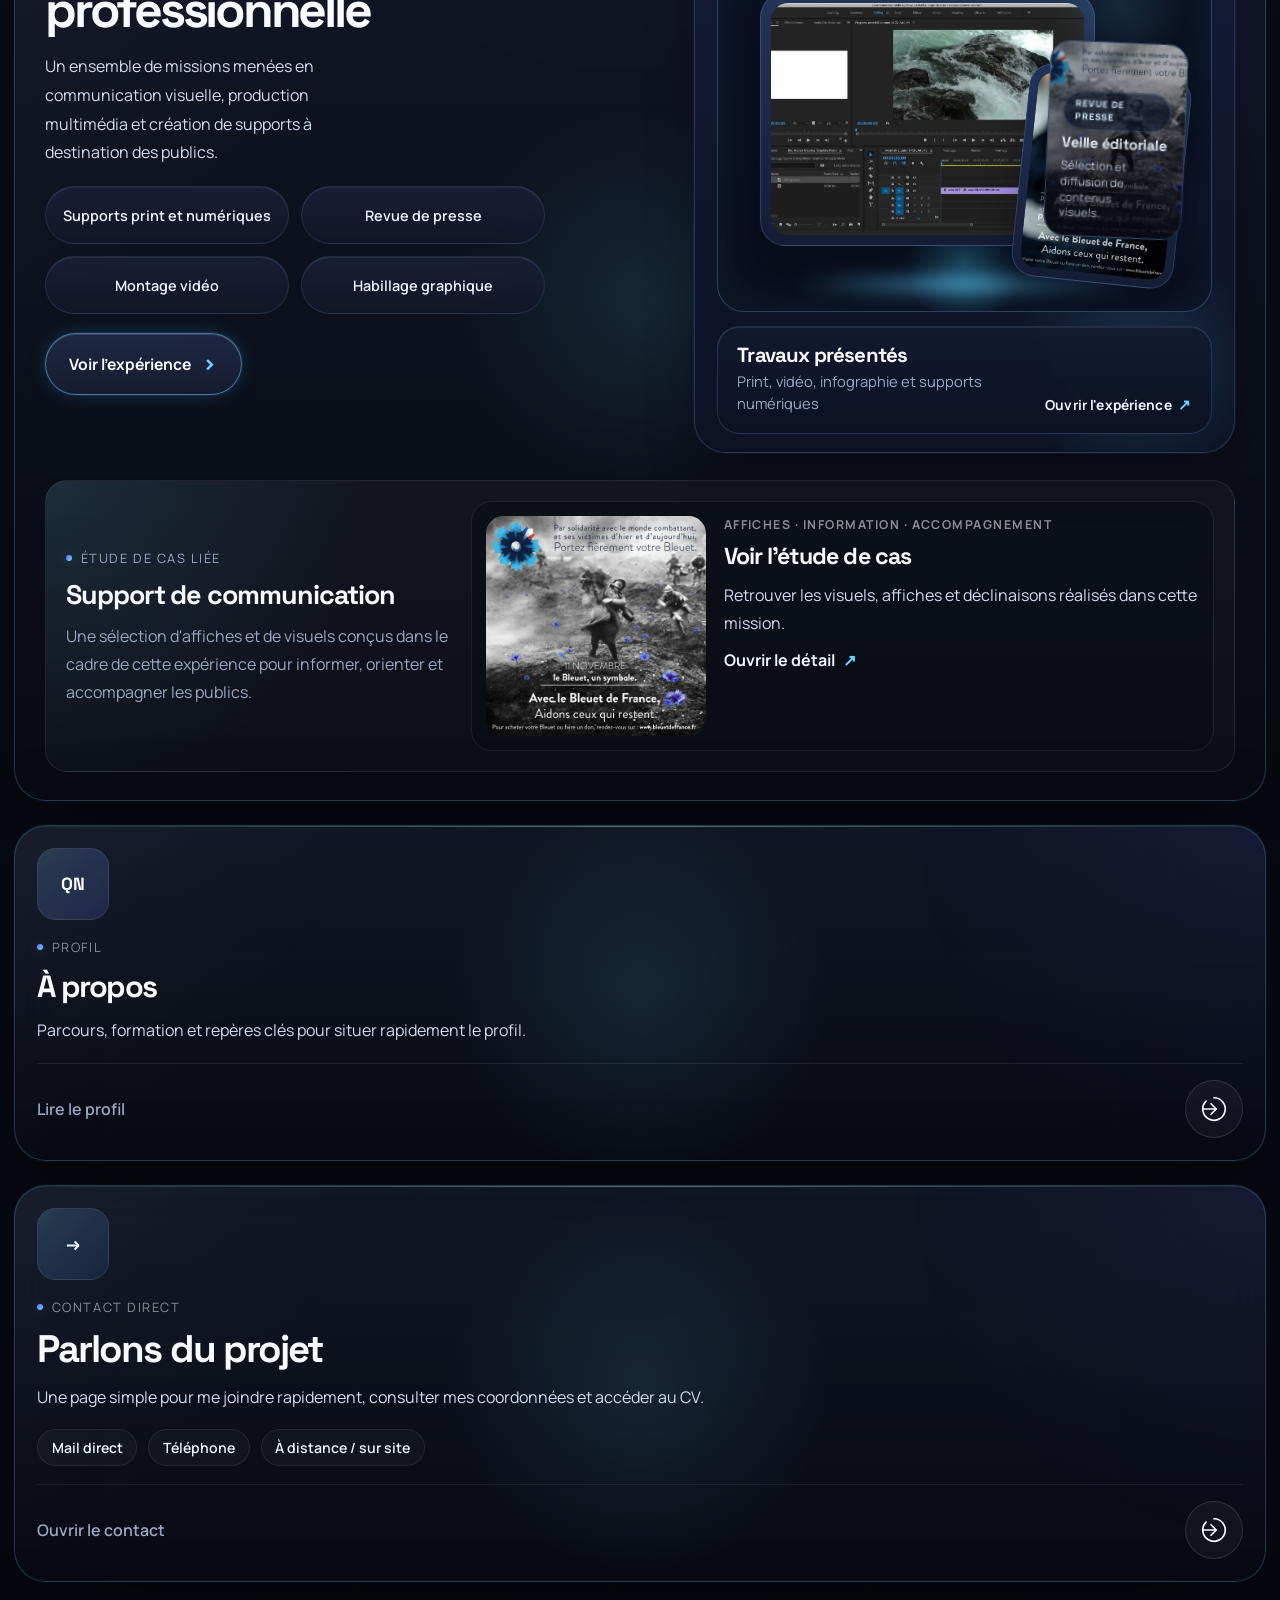
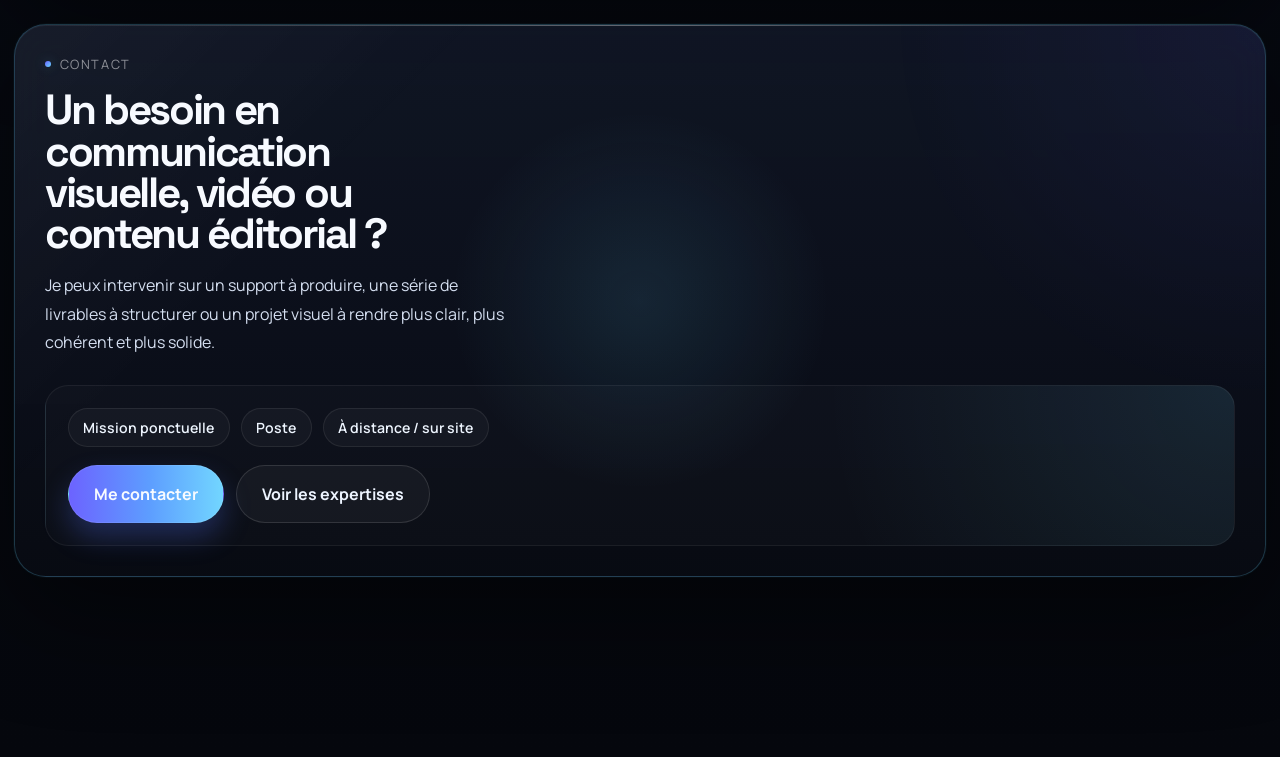
==== commit 85d904ec: "Ajoute une scene 3D interactive" ====
--- a/index.html
+++ b/index.html
@@ -83,7 +83,7 @@
             <div class="hero__chips" aria-label="Domaines d'expertise">
               <a href="support-communication.html#campagnes">Affiches & éditions</a>
               <a href="videos-multimedia.html#reportages">Montage vidéo</a>
-              <a href="expertises.html#modelisation-rendu">3D</a>
+              <a href="univers-3d.html">3D</a>
               <a href="support-communication.html#variantes">Supports digitaux</a>
             </div>
 
